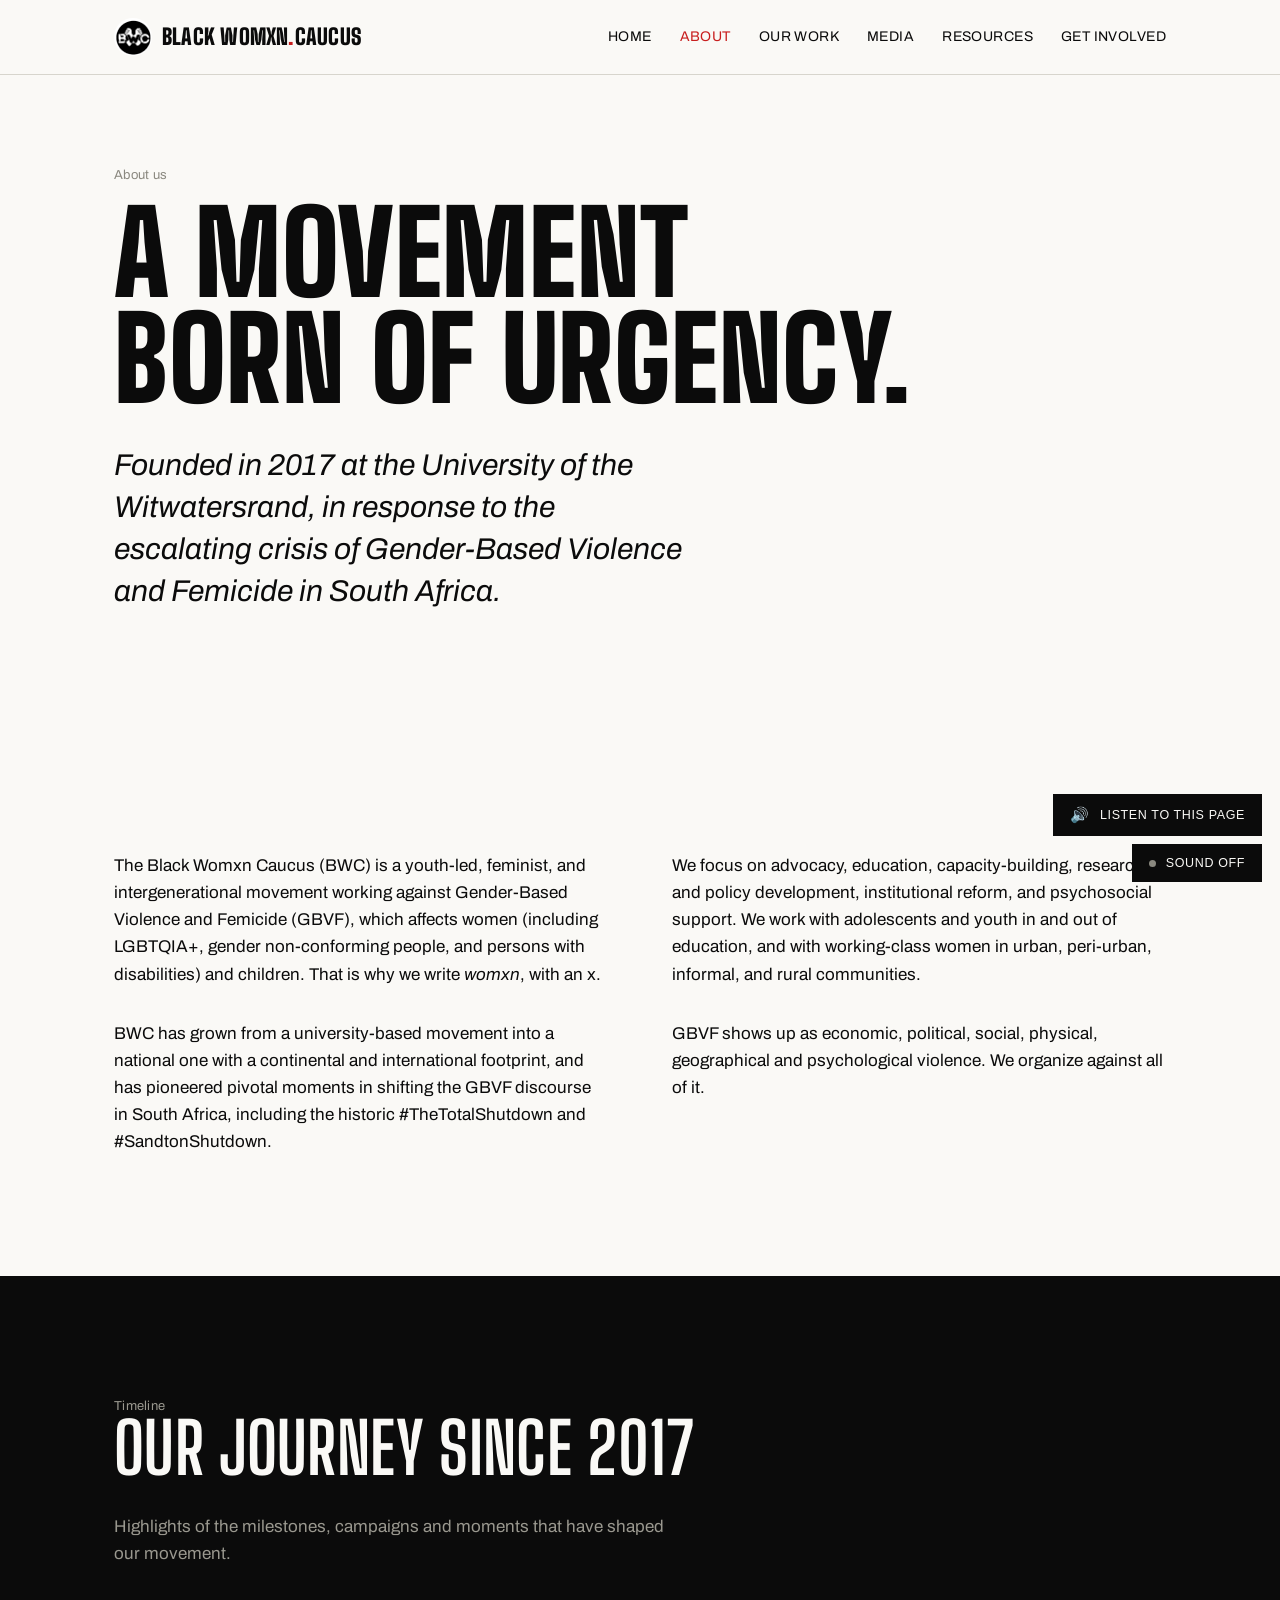
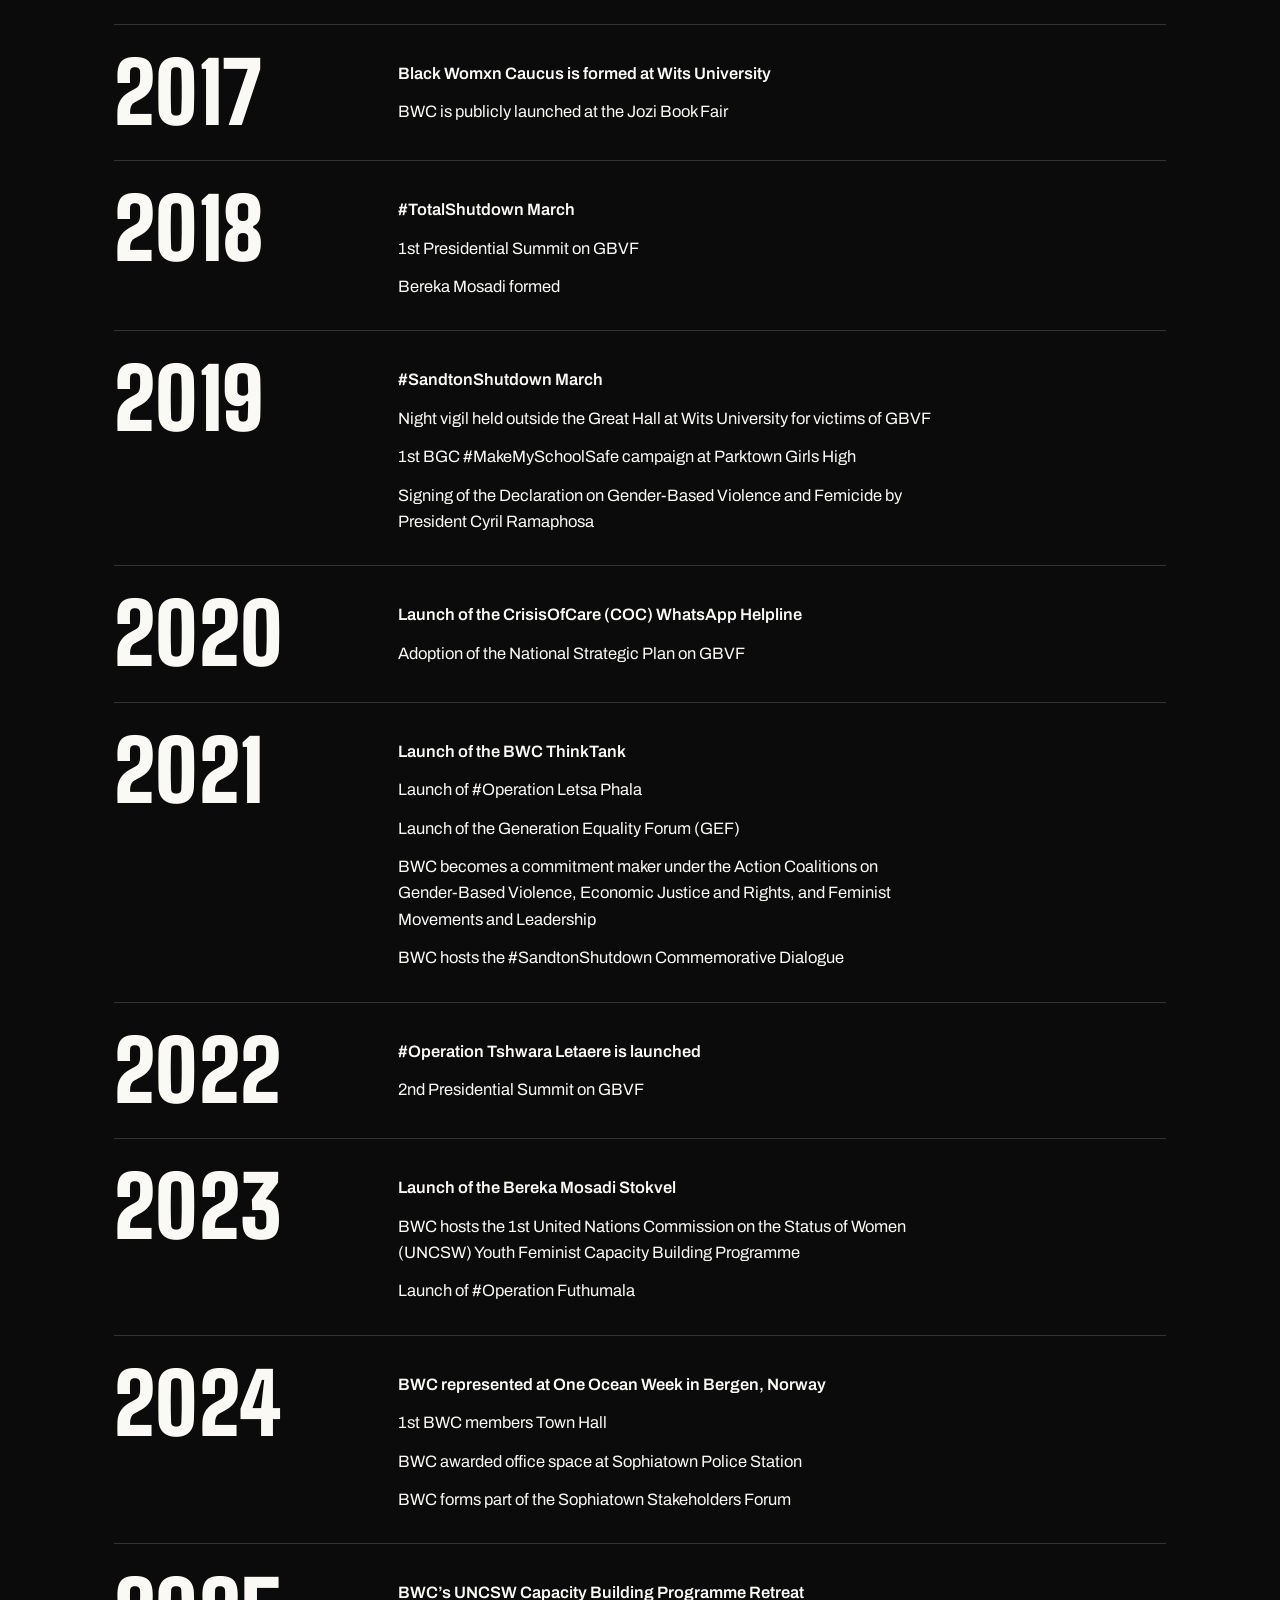
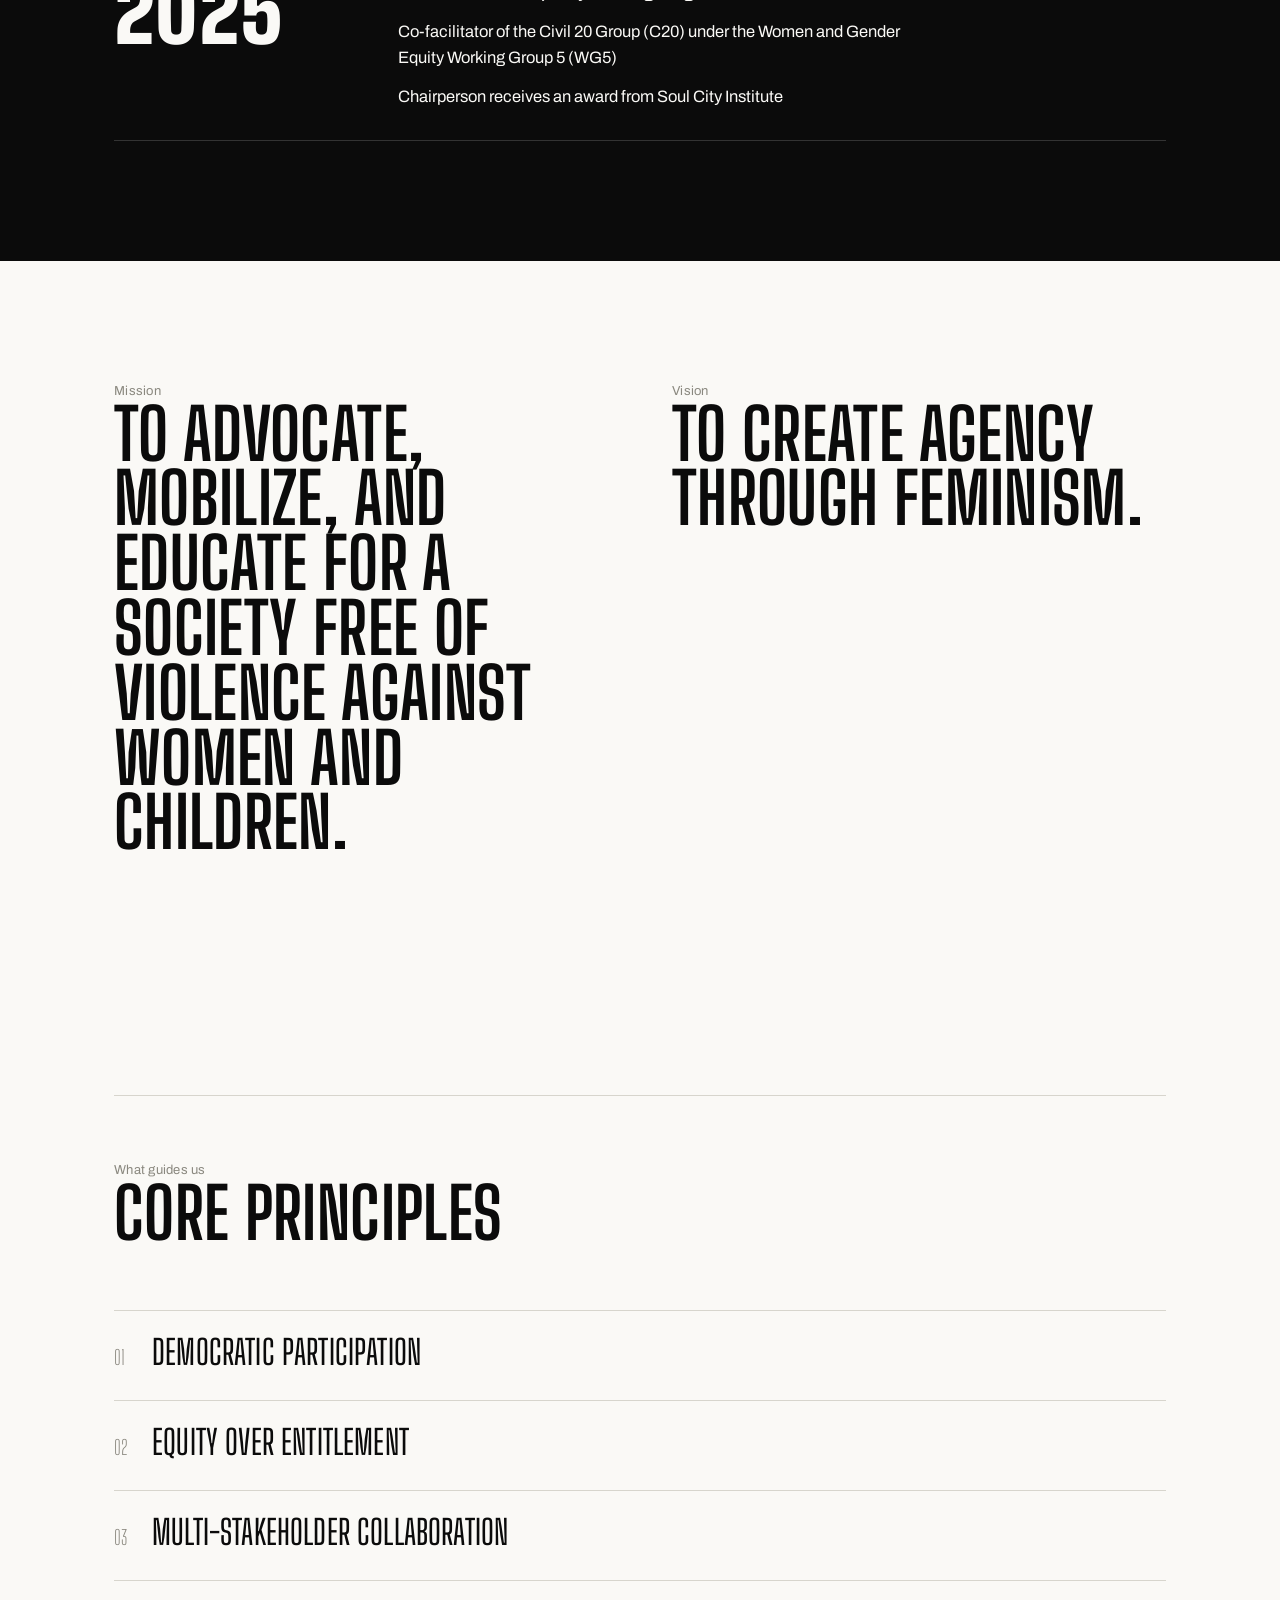
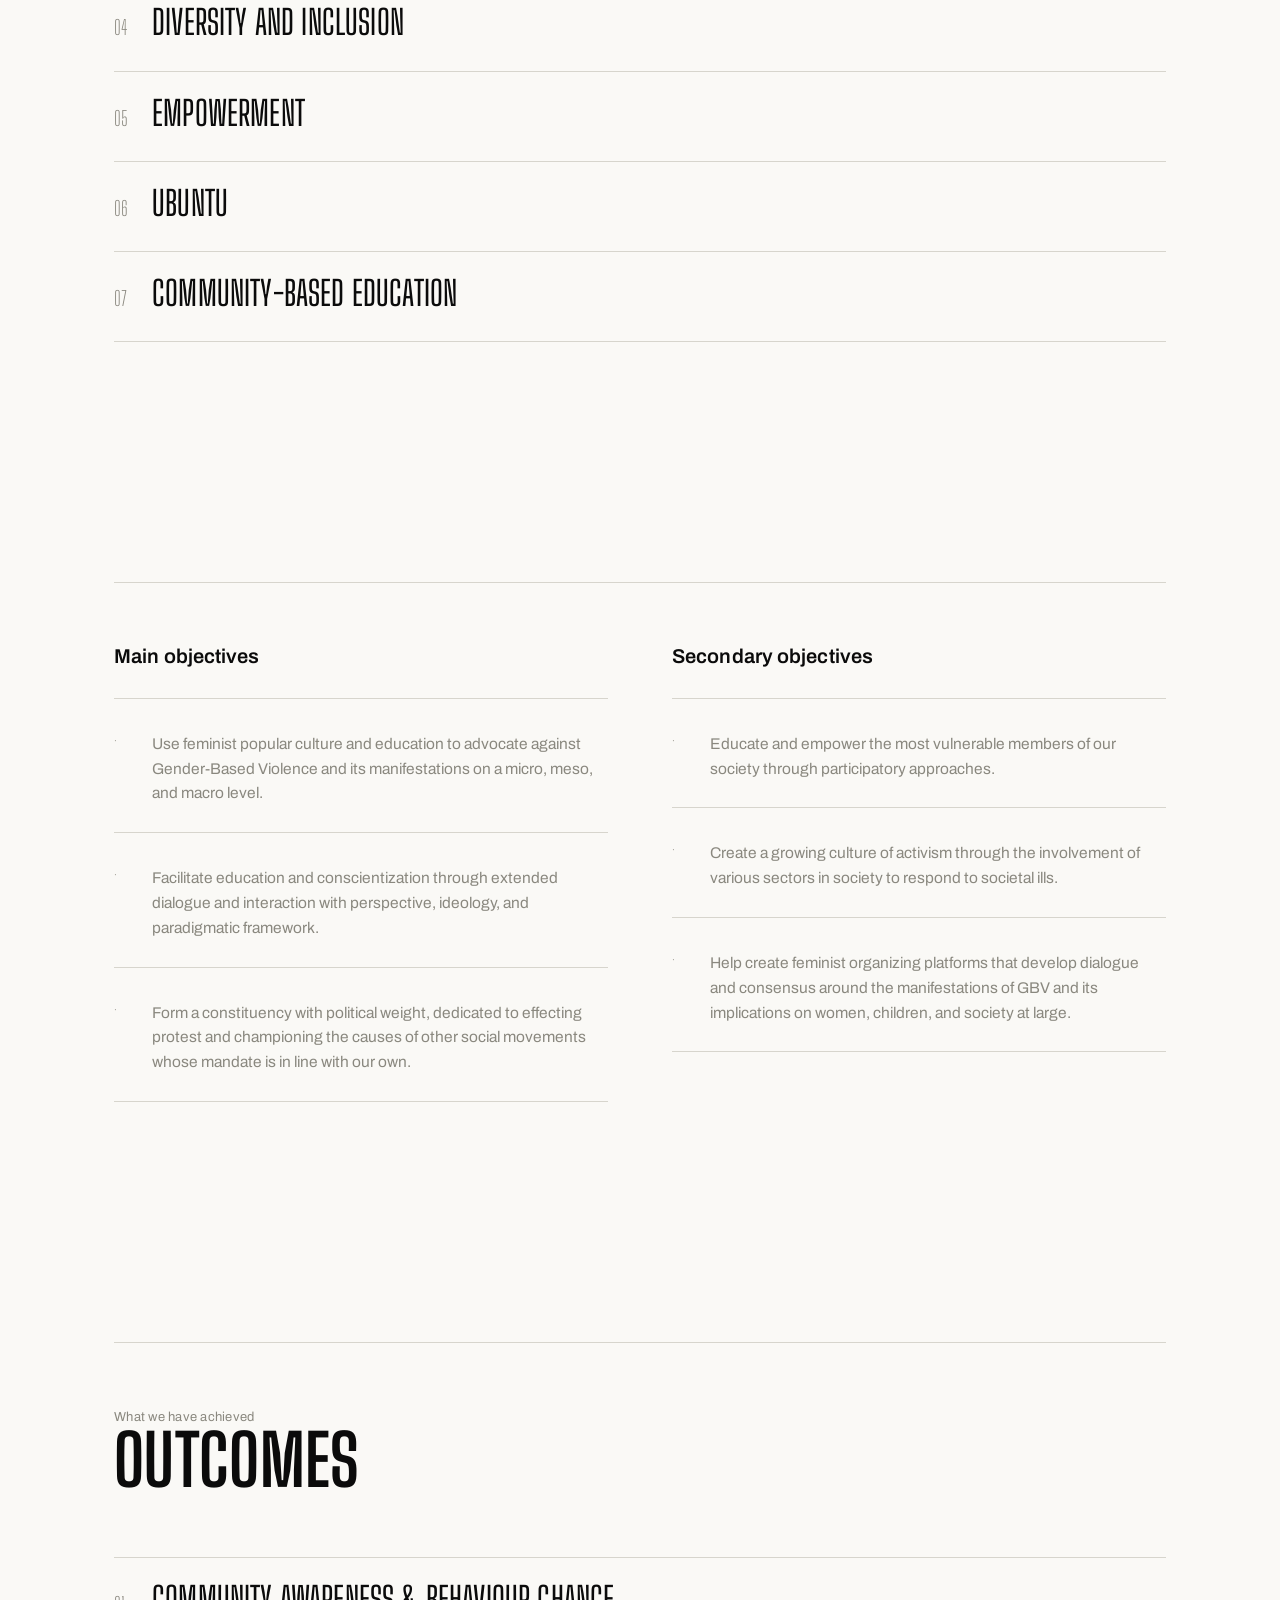
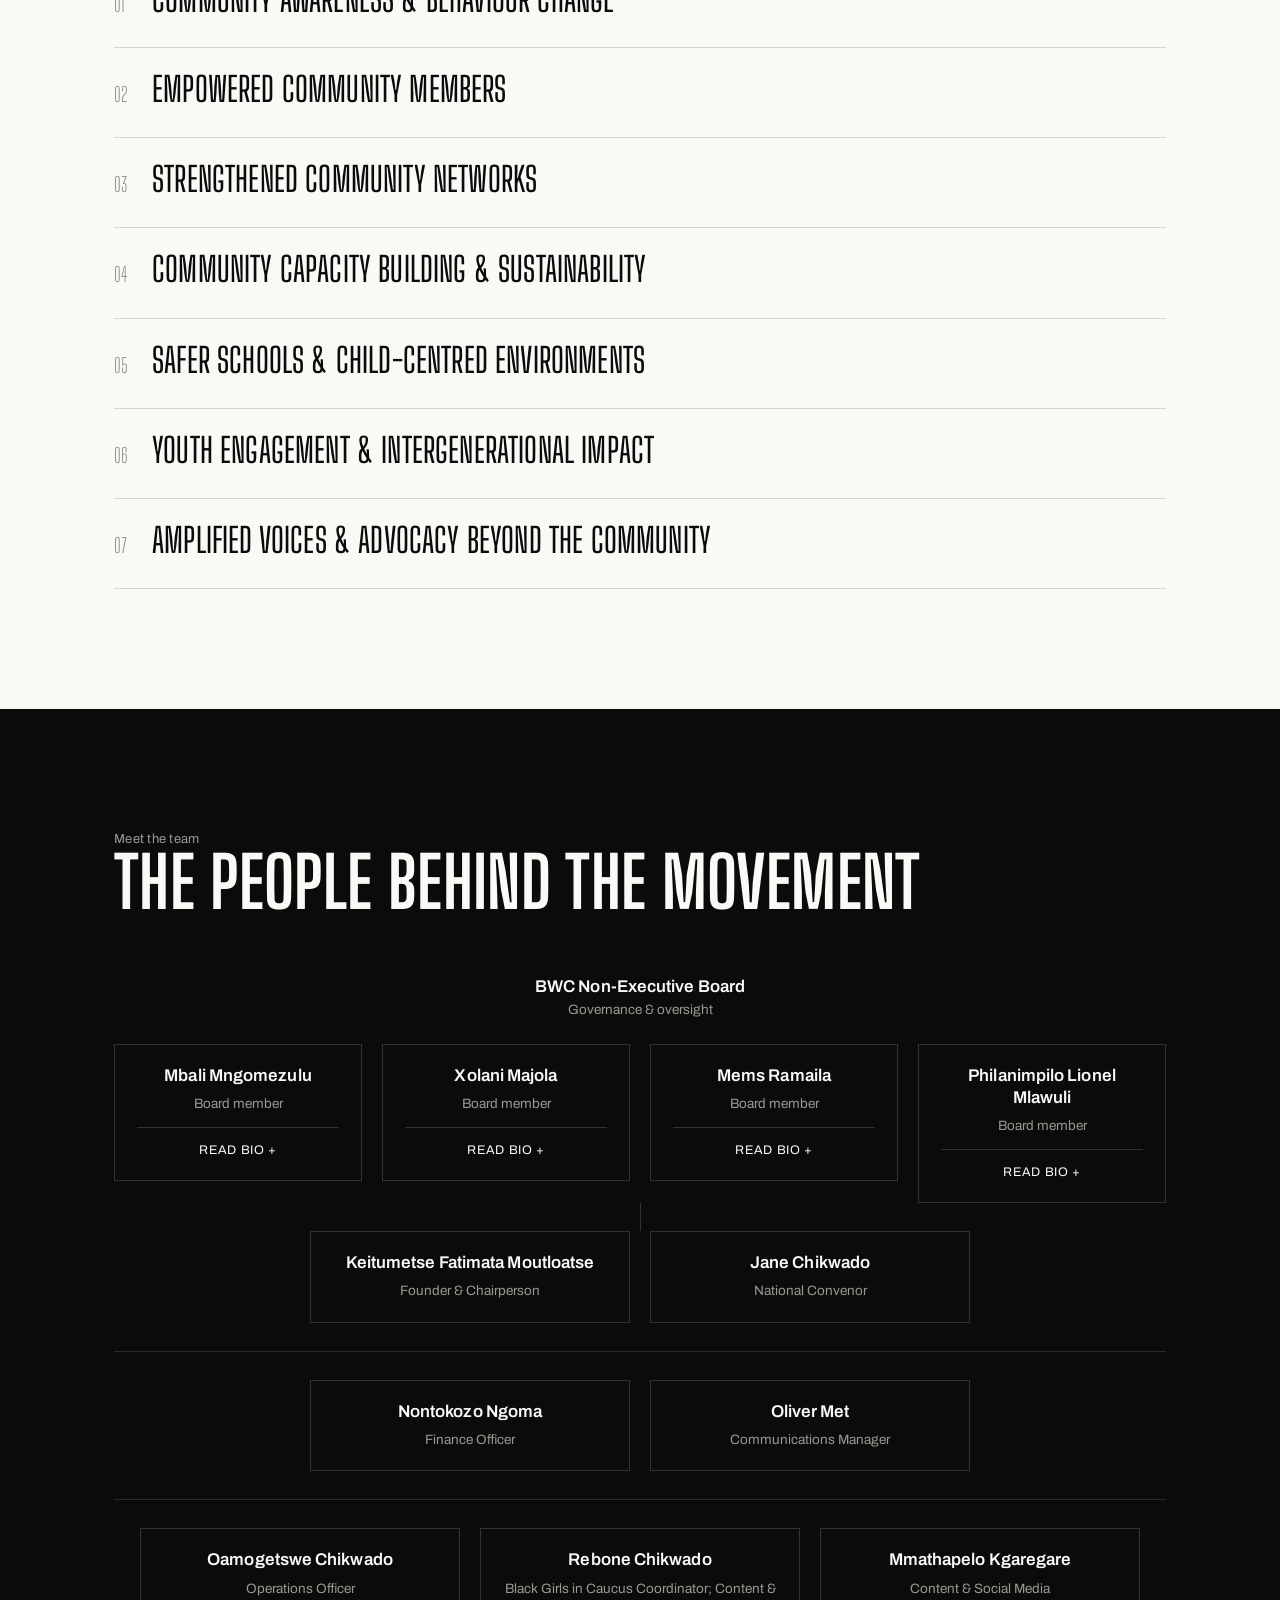
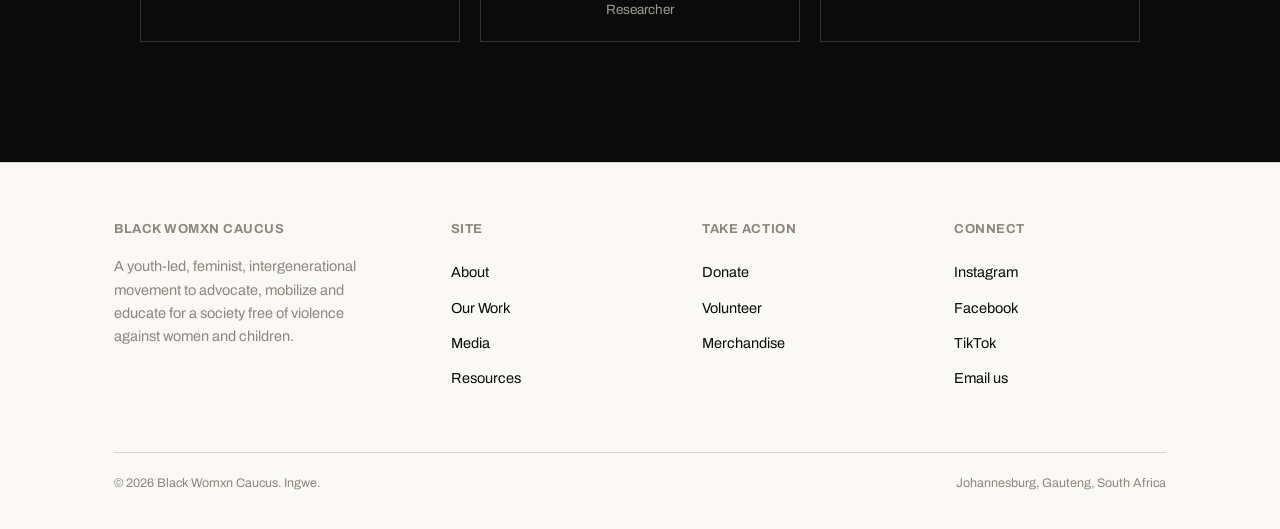
==== about.html @ 2677172e "Add files via upload" ====
<!doctype html>
<html lang="en">
<head>
<meta charset="UTF-8">
<meta name="viewport" content="width=device-width, initial-scale=1.0">
<title>About — Black Womxn Caucus</title>
<link rel="stylesheet" href="assets/style.css">
<link rel="icon" type="image/png" sizes="32x32" href="assets/img/favicon-32.png">
<link rel="apple-touch-icon" sizes="180x180" href="assets/img/favicon-180.png">
</head>
<body>
<a class="skip-link" href="#main">Skip to main content</a>

<header class="site-nav" role="banner">
  <div class="wrap nav-inner">
    <a href="index.html" class="wordmark">
      <img src="assets/img/bwc-logo.png" alt="Black Womxn Caucus logo" class="logo-mark">
      <span class="logo-text">Black Womxn<span class="accent-dot">.</span>Caucus</span>
    </a>
    <button class="nav-toggle" aria-label="Menu"><span></span><span></span><span></span></button>
    <nav class="links" aria-label="Primary">
      <a href="index.html">Home</a>
      <a href="about.html" class="current">About</a>
      <a href="our-work.html">Our Work</a>
      <a href="media.html">Media</a>
      <a href="resources.html">Resources</a>
      <a href="get-involved.html">Get Involved</a>
    </nav>
  </div>
</header>

<main id="main">

  <section class="hero">
    <div class="wrap">
      <p class="eyebrow">About us</p>
      <h1 class="h1">A movement<br>born of urgency.</h1>
      <p class="quote mt-m">Founded in 2017 at the University of the Witwatersrand, in response to the escalating crisis of Gender-Based Violence and Femicide in South Africa.</p>
    </div>
  </section>

  <section class="reveal">
    <div class="wrap grid-2">
      <div>
        <p>The Black Womxn Caucus (BWC) is a youth-led, feminist, and intergenerational movement working against Gender-Based Violence and Femicide (GBVF), which affects women (including LGBTQIA+, gender non-conforming people, and persons with disabilities) and children. That is why we write <em>womxn</em>, with an x.</p>
        <p class="mt-m">BWC has grown from a university-based movement into a national one with a continental and international footprint, and has pioneered pivotal moments in shifting the GBVF discourse in South Africa, including the historic #TheTotalShutdown and #SandtonShutdown.</p>
      </div>
      <div>
        <p>We focus on advocacy, education, capacity-building, research and policy development, institutional reform, and psychosocial support. We work with adolescents and youth in and out of education, and with working-class women in urban, peri-urban, informal, and rural communities.</p>
        <p class="mt-m">GBVF shows up as economic, political, social, physical, geographical and psychological violence. We organize against all of it.</p>
      </div>
    </div>
  </section>

  <!-- TIMELINE -->
  <section class="panel-dark" id="timeline">
    <div class="wrap">
      <p class="eyebrow grey">Timeline</p>
      <h2 class="h2 reveal">Our journey since 2017</h2>
      <p class="mt-m grey" style="max-width:56ch;">Highlights of the milestones, campaigns and moments that have shaped our movement.</p>
      <div class="timeline">
      <div class="t-row reveal">
        <div class="t-year">2017</div>
        <ul class="t-events">
          <li>Black Womxn Caucus is formed at Wits University</li>
          <li>BWC is publicly launched at the Jozi Book Fair</li>
        </ul>
      </div>
      <div class="t-row reveal">
        <div class="t-year">2018</div>
        <ul class="t-events">
          <li>#TotalShutdown March</li>
          <li>1st Presidential Summit on GBVF</li>
          <li>Bereka Mosadi formed</li>
        </ul>
      </div>
      <div class="t-row reveal">
        <div class="t-year">2019</div>
        <ul class="t-events">
          <li>#SandtonShutdown March</li>
          <li>Night vigil held outside the Great Hall at Wits University for victims of GBVF</li>
          <li>1st BGC #MakeMySchoolSafe campaign at Parktown Girls High</li>
          <li>Signing of the Declaration on Gender-Based Violence and Femicide by President Cyril Ramaphosa</li>
        </ul>
      </div>
      <div class="t-row reveal">
        <div class="t-year">2020</div>
        <ul class="t-events">
          <li>Launch of the CrisisOfCare (COC) WhatsApp Helpline</li>
          <li>Adoption of the National Strategic Plan on GBVF</li>
        </ul>
      </div>
      <div class="t-row reveal">
        <div class="t-year">2021</div>
        <ul class="t-events">
          <li>Launch of the BWC ThinkTank</li>
          <li>Launch of #Operation Letsa Phala</li>
          <li>Launch of the Generation Equality Forum (GEF)</li>
          <li>BWC becomes a commitment maker under the Action Coalitions on Gender-Based Violence, Economic Justice and Rights, and Feminist Movements and Leadership</li>
          <li>BWC hosts the #SandtonShutdown Commemorative Dialogue</li>
        </ul>
      </div>
      <div class="t-row reveal">
        <div class="t-year">2022</div>
        <ul class="t-events">
          <li>#Operation Tshwara Letaere is launched</li>
          <li>2nd Presidential Summit on GBVF</li>
        </ul>
      </div>
      <div class="t-row reveal">
        <div class="t-year">2023</div>
        <ul class="t-events">
          <li>Launch of the Bereka Mosadi Stokvel</li>
          <li>BWC hosts the 1st United Nations Commission on the Status of Women (UNCSW) Youth Feminist Capacity Building Programme</li>
          <li>Launch of #Operation Futhumala</li>
        </ul>
      </div>
      <div class="t-row reveal">
        <div class="t-year">2024</div>
        <ul class="t-events">
          <li>BWC represented at One Ocean Week in Bergen, Norway</li>
          <li>1st BWC members Town Hall</li>
          <li>BWC awarded office space at Sophiatown Police Station</li>
          <li>BWC forms part of the Sophiatown Stakeholders Forum</li>
        </ul>
      </div>
      <div class="t-row reveal">
        <div class="t-year">2025</div>
        <ul class="t-events">
          <li>BWC’s UNCSW Capacity Building Programme Retreat</li>
          <li>Co-facilitator of the Civil 20 Group (C20) under the Women and Gender Equity Working Group 5 (WG5)</li>
          <li>Chairperson receives an award from Soul City Institute</li>
        </ul>
      </div>
      </div>
    </div>
  </section>

  <section class="reveal">
    <div class="wrap grid-2">
      <div>
        <p class="eyebrow">Mission</p>
        <h2 class="h2">To advocate, mobilize, and educate for a society free of violence against women and children.</h2>
      </div>
      <div>
        <p class="eyebrow">Vision</p>
        <h2 class="h2">To create agency through feminism.</h2>
      </div>
    </div>
  </section>

  <section class="reveal">
    <div class="wrap">
      <div class="rule"></div>
      <p class="eyebrow mt-l">What guides us</p>
      <h2 class="h2">Core principles</h2>
      <div class="row-list mt-l">
        <div class="row"><span class="num">01</span><div class="row-body"><h3>Democratic participation</h3></div></div>
        <div class="row"><span class="num">02</span><div class="row-body"><h3>Equity over entitlement</h3></div></div>
        <div class="row"><span class="num">03</span><div class="row-body"><h3>Multi-stakeholder collaboration</h3></div></div>
        <div class="row"><span class="num">04</span><div class="row-body"><h3>Diversity and inclusion</h3></div></div>
        <div class="row"><span class="num">05</span><div class="row-body"><h3>Empowerment</h3></div></div>
        <div class="row"><span class="num">06</span><div class="row-body"><h3>Ubuntu</h3></div></div>
        <div class="row"><span class="num">07</span><div class="row-body"><h3>Community-based education</h3></div></div>
      </div>
    </div>
  </section>

  <section class="reveal">
    <div class="wrap">
      <div class="rule"></div>
      <div class="grid-2 mt-l">
        <div>
          <h3 style="text-transform:none; font-family:'Archivo'; font-weight:600; font-size:20px;">Main objectives</h3>
          <div class="row-list mt-m">
            <div class="row"><span class="num">·</span><div class="row-body"><p>Use feminist popular culture and education to advocate against Gender-Based Violence and its manifestations on a micro, meso, and macro level.</p></div></div>
            <div class="row"><span class="num">·</span><div class="row-body"><p>Facilitate education and conscientization through extended dialogue and interaction with perspective, ideology, and paradigmatic framework.</p></div></div>
            <div class="row"><span class="num">·</span><div class="row-body"><p>Form a constituency with political weight, dedicated to effecting protest and championing the causes of other social movements whose mandate is in line with our own.</p></div></div>
          </div>
        </div>
        <div>
          <h3 style="text-transform:none; font-family:'Archivo'; font-weight:600; font-size:20px;">Secondary objectives</h3>
          <div class="row-list mt-m">
            <div class="row"><span class="num">·</span><div class="row-body"><p>Educate and empower the most vulnerable members of our society through participatory approaches.</p></div></div>
            <div class="row"><span class="num">·</span><div class="row-body"><p>Create a growing culture of activism through the involvement of various sectors in society to respond to societal ills.</p></div></div>
            <div class="row"><span class="num">·</span><div class="row-body"><p>Help create feminist organizing platforms that develop dialogue and consensus around the manifestations of GBV and its implications on women, children, and society at large.</p></div></div>
          </div>
        </div>
      </div>
    </div>
  </section>

  <section class="reveal">
    <div class="wrap">
      <div class="rule"></div>
      <p class="eyebrow mt-l">What we have achieved</p>
      <h2 class="h2">Outcomes</h2>
      <div class="row-list mt-l">
        <div class="row"><span class="num">01</span><div class="row-body"><h3>Community Awareness &amp; Behaviour Change</h3></div></div>
        <div class="row"><span class="num">02</span><div class="row-body"><h3>Empowered Community Members</h3></div></div>
        <div class="row"><span class="num">03</span><div class="row-body"><h3>Strengthened Community Networks</h3></div></div>
        <div class="row"><span class="num">04</span><div class="row-body"><h3>Community Capacity Building &amp; Sustainability</h3></div></div>
        <div class="row"><span class="num">05</span><div class="row-body"><h3>Safer Schools &amp; Child-Centred Environments</h3></div></div>
        <div class="row"><span class="num">06</span><div class="row-body"><h3>Youth Engagement &amp; Intergenerational Impact</h3></div></div>
        <div class="row"><span class="num">07</span><div class="row-body"><h3>Amplified Voices &amp; Advocacy Beyond the Community</h3></div></div>
      </div>
    </div>
  </section>

  <!-- TEAM / ORGANOGRAM -->
  <section class="panel-dark reveal" id="team">
    <div class="wrap">
      <p class="eyebrow grey">Meet the team</p>
      <h2 class="h2">The people behind the movement</h2>

      <div class="org-chart mt-l">
        <div class="org-tier org-tier-board">
          <div class="org-board-label">
            <h3>BWC Non-Executive Board</h3>
            <p class="grey">Governance &amp; oversight</p>
          </div>
          <div class="org-card">
            <h3>Mbali Mngomezulu</h3>
            <p class="grey">Board member</p>
            <details><summary>Read bio</summary><p>Mbali Mngomezulu is a training and development practitioner in the HR field, focusing on improving the skills employees need for their current roles and on developing training and succession plans. She enjoys reading, watching series and learning new things. She has a particular interest in GBV awareness and advocacy and has been active in a number of GBV programs and initiatives led by various organisations, including BWC. She is currently working on her honours degree in psychology, as well as her insurance accreditation, as she is currently an apprentice broker.</p></details>
          </div>
          <div class="org-card">
            <h3>Xolani Majola</h3>
            <p class="grey">Board member</p>
            <details><summary>Read bio</summary><p>Xolani Majola is an experienced education and organisational leadership executive with nearly three decades of expertise in people management, organisational development, transformation and institutional governance. He is passionate about driving systemic change, building inclusive cultures and strengthening organisational effectiveness.</p></details>
          </div>
          <div class="org-card">
            <h3>Mems Ramaila</h3>
            <p class="grey">Board member</p>
            <details><summary>Read bio</summary><p>Mems Ramaila is a Sustainability Practitioner and Research Associate at the University of Johannesburg’s Centre for Ecological Intelligence. Passionate about nature-based solutions, she has developed an innovative leadership development model inspired by African honeybees. The model is designed to empower corporates, business schools and the public sector to embrace adaptive and collaborative ways of leading.</p></details>
          </div>
          <div class="org-card">
            <h3>Philanimpilo Lionel Mlawuli</h3>
            <p class="grey">Board member</p>
            <details><summary>Read bio</summary><p>Philanimpilo Lionel Mlawuli is a businessman with over 20 years of business experience across sectors, including logistics, property development, real estate, retail, and infrastructure development. He entered the business world through the taxi industry (his family remains influential, mainly in the South of KwaZulu-Natal, with over 32 years of experience), where he honed his business skills and acumen. He is the Founder and Director of Impi Loy Group and Holdings, established in 2015. The Group has expanded its portfolio into water and sanitation, mining, and locomotive supplies, and in recent years has worked closely with municipalities and water boards to provide innovative solutions to the mounting water challenges facing South Africa and the broader region. His love for real estate led him to establish Live Life Real Estate, focusing on land acquisition, property development, and house sales. He is a passionate humanitarian, committed to community development, and currently serves as a board member of the Black Womxn Caucus.</p></details>
          </div>
        </div>
        <div class="org-connector" aria-hidden="true"></div>
        <div class="org-tier">
          <div class="org-card">
            <h3>Keitumetse Fatimata Moutloatse</h3>
            <p class="grey">Founder &amp; Chairperson</p>
          </div>
          <div class="org-card">
            <h3>Jane Chikwado</h3>
            <p class="grey">National Convenor</p>
          </div>
        </div>
        <div class="org-tier">
          <div class="org-card">
            <h3>Nontokozo Ngoma</h3>
            <p class="grey">Finance Officer</p>
          </div>
          <div class="org-card">
            <h3>Oliver Met</h3>
            <p class="grey">Communications Manager</p>
          </div>
        </div>
        <div class="org-tier">
          <div class="org-card">
            <h3>Oamogetswe Chikwado</h3>
            <p class="grey">Operations Officer</p>
          </div>
          <div class="org-card">
            <h3>Rebone Chikwado</h3>
            <p class="grey">Black Girls in Caucus Coordinator; Content &amp; Researcher</p>
          </div>
          <div class="org-card">
            <h3>Mmathapelo Kgaregare</h3>
            <p class="grey">Content &amp; Social Media</p>
          </div>
        </div>
      </div>
    </div>
  </section>

</main>

<footer role="contentinfo">
  <div class="wrap">
    <div class="footer-grid">
      <div>
        <h4>Black Womxn Caucus</h4>
        <p style="max-width:34ch; color:var(--grey); font-size:14.5px;">A youth-led, feminist, intergenerational movement to advocate, mobilize and educate for a society free of violence against women and children.</p>
      </div>
      <div>
        <h4>Site</h4>
        <a href="about.html">About</a>
        <a href="our-work.html">Our Work</a>
        <a href="media.html">Media</a>
        <a href="resources.html">Resources</a>
      </div>
      <div>
        <h4>Take action</h4>
        <a href="get-involved.html">Donate</a>
        <a href="get-involved.html#volunteer">Volunteer</a>
        <a href="get-involved.html#shop">Merchandise</a>
      </div>
      <div>
        <h4>Connect</h4>
        <a href="https://instagram.com" target="_blank" rel="noopener">Instagram</a>
        <a href="https://facebook.com" target="_blank" rel="noopener">Facebook</a>
        <a href="https://tiktok.com" target="_blank" rel="noopener">TikTok</a>
        <a href="mailto:info@blackwomxncaucus.org.za">Email us</a>
      </div>
    </div>
    <div class="footer-bottom">
      <span>&copy; 2026 Black Womxn Caucus. Ingwe.</span>
      <span>Johannesburg, Gauteng, South Africa</span>
    </div>
  </div>
</footer>

<div class="a11y-bar">
  <button class="a11y-btn" id="readAloudBtn" aria-pressed="false">
    <span class="a11y-icon" aria-hidden="true">&#128266;</span>
    <span class="label">Listen to this page</span>
  </button>
  <button class="audio-toggle muted" aria-label="Toggle video &amp; audio sound" aria-pressed="false">
    <span class="dot" aria-hidden="true"></span><span class="label">Sound off</span>
  </button>
</div>

<script src="assets/main.js"></script>
</body>
</html>
---- assets/style.css ----
/* ============================================================
   BLACK WOMXN CAUCUS — shared stylesheet
   Tokens
   ============================================================ */
@import url('https://fonts.googleapis.com/css2?family=Big+Shoulders+Display:wght@300;500;700;900&family=Archivo:ital,wght@0,400;0,500;0,600;1,400&display=swap');

:root{
  --ink:#0b0b0b;
  --paper:#faf9f6;
  --line:#d7d5cd;
  --grey:#8a887f;
  --accent:#c81e1e;
  --pad: clamp(20px, 5vw, 64px);
  --maxw: 1180px;
}

*{box-sizing:border-box; margin:0; padding:0;}

/* ---------- Accessibility baseline ---------- */
.skip-link{
  position:absolute; left:12px; top:-60px; z-index:100;
  background:var(--ink); color:var(--paper);
  padding:12px 18px; font-size:14px; text-transform:uppercase; letter-spacing:.03em;
  transition:top .2s ease;
}
.skip-link:focus{top:12px;}

:focus-visible{outline:3px solid var(--accent); outline-offset:3px;}
button, a{cursor:pointer;}

.sr-only{
  position:absolute; width:1px; height:1px; overflow:hidden;
  clip:rect(0,0,0,0); white-space:nowrap; border:0; padding:0; margin:-1px;
}
html{scroll-behavior:smooth;}
@media (prefers-reduced-motion: reduce){
  html{scroll-behavior:auto;}
  *{animation-duration:0.01ms !important; animation-iteration-count:1 !important; transition-duration:0.01ms !important;}
}

body{
  background:var(--paper);
  color:var(--ink);
  font-family:'Archivo', sans-serif;
  font-size:17px;
  line-height:1.6;
  -webkit-font-smoothing:antialiased;
  overflow-x:hidden;
}

img{max-width:100%; display:block;}

a{color:inherit; text-decoration:none;}
a.underline{
  background-image:linear-gradient(var(--ink), var(--ink));
  background-size:0% 1px;
  background-repeat:no-repeat;
  background-position:0 100%;
  transition:background-size .35s ease;
}
a.underline:hover{background-size:100% 1px;}

.wrap{max-width:var(--maxw); margin:0 auto; padding-left:var(--pad); padding-right:var(--pad);}

/* ---------- Type scale ---------- */
h1,h2,h3,.display{
  font-family:'Big Shoulders Display', sans-serif;
  text-transform:uppercase;
  font-weight:700;
  letter-spacing:0.005em;
  line-height:0.92;
}
h1,.h1{font-size:clamp(46px, 9vw, 128px); font-weight:900;}
h2,.h2{font-size:clamp(32px, 5.5vw, 72px); font-weight:700;}
h3,.h3{font-size:clamp(22px, 3vw, 34px); font-weight:500;}

p{max-width:62ch;}
.quote{
  font-family:'Archivo', sans-serif;
  font-style:italic;
  font-weight:400;
  font-size:clamp(20px, 3vw, 30px);
  line-height:1.4;
  max-width:34ch;
}
.eyebrow{
  font-size:13px;
  color:var(--grey);
  letter-spacing:0.02em;
}
.num{
  font-family:'Big Shoulders Display', sans-serif;
  font-weight:300;
  color:var(--grey);
}

/* ---------- Nav ---------- */
header.site-nav{
  position:sticky; top:0; z-index:50;
  background:var(--paper);
  border-bottom:1px solid var(--line);
}
.nav-inner{
  display:flex; align-items:center; justify-content:space-between;
  padding-top:18px; padding-bottom:18px;
}
.wordmark{
  display:flex; align-items:center; gap:10px;
  font-family:'Big Shoulders Display', sans-serif;
  font-weight:900;
  font-size:22px;
  letter-spacing:0.01em;
  text-transform:uppercase;
  line-height:1;
}
.logo-mark{
  width:38px; height:38px; border-radius:50%;
  object-fit:cover; flex-shrink:0;
  filter:grayscale(1) contrast(1.15);
}
.panel-dark .logo-mark{filter:grayscale(1) contrast(1.15) invert(1);}
.accent-dot{color:var(--accent);}
nav.links{display:flex; gap:28px; align-items:center;}
nav.links a{font-size:14px; text-transform:uppercase; letter-spacing:0.03em;}
nav.links a.current{color:var(--accent);}
.nav-toggle{display:none; background:none; border:none; cursor:pointer;}
.nav-toggle span{display:block; width:24px; height:2px; background:var(--ink); margin:5px 0;}

@media (max-width:820px){
  nav.links{
    position:fixed; inset:0; top:60px;
    background:var(--paper);
    flex-direction:column; align-items:flex-start; gap:0;
    padding:24px var(--pad);
    transform:translateY(-110%);
    transition:transform .35s ease;
  }
  nav.links.open{transform:translateY(0);}
  nav.links a{
    font-size:32px; padding:16px 0; width:100%;
    border-bottom:1px solid var(--line);
    font-family:'Big Shoulders Display'; text-transform:uppercase; font-weight:500;
  }
  .nav-toggle{display:block;}
}

/* ---------- Sections / panels ---------- */
section{padding-top:clamp(56px,10vw,120px); padding-bottom:clamp(56px,10vw,120px);}
.panel-dark{background:var(--ink); color:var(--paper);}
.panel-dark .grey{color:#9a988f;}
.panel-dark .line{border-color:#333;}
.rule{border-top:1px solid var(--line); margin:0;}
.panel-dark .rule{border-top:1px solid #333;}

.js .reveal{opacity:0; transform:translateY(24px); transition:opacity .7s ease, transform .7s ease;}
.js .reveal.in{opacity:1; transform:translateY(0);}

/* ---------- Grid helpers ---------- */
.grid-2{display:grid; grid-template-columns:1fr 1fr; gap:var(--pad);}
.grid-3{display:grid; grid-template-columns:repeat(3,1fr); gap:var(--pad);}
@media (max-width:900px){
  .grid-2,.grid-3{grid-template-columns:1fr;}
}

/* ---------- Cards / list rows ---------- */
.row-list{border-top:1px solid var(--line);}
.row{
  display:flex; gap:24px; align-items:baseline;
  padding:26px 0; border-bottom:1px solid var(--line);
}
.panel-dark .row{border-bottom:1px solid #333;}
.row .num{font-size:20px; width:2ch; flex-shrink:0;}
.row .row-body{flex:1;}
.row h3{margin-bottom:6px;}
.row p{color:var(--grey); font-size:15.5px;}

/* ---------- Buttons ---------- */
.btn{
  display:inline-flex; align-items:center; gap:10px;
  border:1px solid var(--ink);
  padding:14px 26px;
  font-size:14px; text-transform:uppercase; letter-spacing:0.04em;
  transition:background .25s ease, color .25s ease;
}
.btn:hover{background:var(--ink); color:var(--paper);}
.panel-dark .btn{border-color:var(--paper);}
.panel-dark .btn:hover{background:var(--paper); color:var(--ink);}
.btn.solid{background:var(--ink); color:var(--paper);}
.btn.solid:hover{background:var(--accent); border-color:var(--accent); color:var(--paper);}
.btn.accent{border-color:var(--accent); color:var(--accent);}
.btn.accent:hover{background:var(--accent); color:var(--paper);}

/* ---------- Hero ---------- */
.hero{padding-top:clamp(48px,8vw,90px); padding-bottom:clamp(60px,10vw,120px);}
.hero .h1{margin-top:14px;}
.hero-foot{
  display:flex; justify-content:space-between; align-items:flex-end; gap:24px; margin-top:48px;
  flex-wrap:wrap;
}

/* ---------- Media / video cards ---------- */
.video-card{position:relative; background:var(--ink); overflow:hidden;}
.video-card video, .video-card .poster{width:100%; display:block; aspect-ratio:16/10; object-fit:cover;}
.video-card .poster{
  background:linear-gradient(135deg,#1a1a1a,#050505);
  display:flex; align-items:center; justify-content:center;
  color:#555; font-family:'Big Shoulders Display'; font-size:14px; text-transform:uppercase;
}
.video-meta{padding:14px 4px 0;}
.video-meta h3{font-size:19px; text-transform:none; font-family:'Archivo'; font-weight:600; letter-spacing:0;}
.video-meta p{font-size:13.5px; color:var(--grey); margin-top:4px;}
.play-btn{
  position:absolute; inset:0; margin:auto; width:56px; height:56px;
  border:1px solid rgba(255,255,255,.6); border-radius:50%;
  display:flex; align-items:center; justify-content:center; cursor:pointer;
  background:rgba(0,0,0,.15); backdrop-filter:blur(2px);
  transition:transform .25s ease, background .25s ease;
}
.play-btn:hover{transform:scale(1.08); background:rgba(0,0,0,.3);}
.play-btn svg{width:18px; height:18px; fill:#fff; margin-left:2px;}

/* ---------- Accessibility bar: read-aloud + audio toggle ---------- */
.a11y-bar{
  position:fixed; right:18px; bottom:18px; z-index:60;
  display:flex; flex-direction:column; gap:8px; align-items:flex-end;
}
.a11y-btn, .audio-toggle{
  display:flex; align-items:center; gap:10px;
  background:var(--ink); color:var(--paper);
  border:1px solid var(--ink);
  padding:11px 16px;
  font-size:12.5px; text-transform:uppercase; letter-spacing:0.05em;
  transition:background .2s ease;
  white-space:nowrap;
}
.a11y-btn:hover, .audio-toggle:hover{background:#222;}
.a11y-btn.active{background:var(--accent); border-color:var(--accent);}
.a11y-icon{font-size:15px;}
.audio-toggle .dot{width:7px; height:7px; border-radius:50%; background:var(--accent); flex-shrink:0;}
.audio-toggle.muted .dot{background:var(--grey);}

@media (max-width:600px){
  .a11y-bar{right:10px; bottom:10px;}
  .a11y-btn .label, .audio-toggle .label{display:none;}
  .a11y-btn, .audio-toggle{padding:13px; border-radius:50%;}
}

/* ---------- Organogram (team) ---------- */
.org-chart{display:flex; flex-direction:column; align-items:center; gap:0;}
.org-connector{width:1px; height:28px; background:#333;}
.org-tier{
  display:flex; flex-wrap:wrap; justify-content:center; gap:20px;
  width:100%; padding-bottom:28px; margin-bottom:28px;
  border-bottom:1px solid #2a2a2a;
  position:relative;
}
.org-tier:last-child{border-bottom:none; margin-bottom:0; padding-bottom:0;}
.org-tier-board{padding-bottom:0; margin-bottom:0; border-bottom:none;}
.org-card{
  border:1px solid #333; padding:20px 22px; min-width:220px; flex:1 1 220px; max-width:320px;
  text-align:center;
}
.org-card h3{
  text-transform:none; font-family:'Archivo', sans-serif; font-weight:600; font-size:17px; line-height:1.3;
}
.org-card p{font-size:13.5px; margin-top:6px; max-width:none;}
.org-board{border-color:var(--accent); max-width:360px;}

@media (max-width:700px){
  .org-card{min-width:0; flex:1 1 100%;}
}

/* ---------- Photo gallery ---------- */
.gallery-label{
  font-family:'Archivo', sans-serif; text-transform:none; font-weight:600;
  font-size:19px; line-height:1.3; margin-top:64px; margin-bottom:20px;
}
.gallery{
  display:grid; grid-template-columns:repeat(2, 1fr); gap:20px;
}
.gallery figure{margin:0;}
.gallery figure.g-wide{grid-column:1 / -1;}
.gallery img{
  width:100%; height:auto; display:block; background:#1a1a1a;
  filter:grayscale(1) contrast(1.05);
  transition:filter .4s ease;
}
.gallery figure:hover img, .gallery figure:focus-within img{filter:grayscale(0) contrast(1);}
.gallery figcaption{font-size:13.5px; color:#9a988f; margin-top:8px;}
.photo-strip img{width:100%; aspect-ratio:4/3; object-fit:cover; display:block; filter:grayscale(1) contrast(1.05);}

@media (max-width:700px){
  .gallery{grid-template-columns:1fr;}
}

/* ---------- Programs (text + photo rows) ---------- */
.programs{border-top:1px solid var(--line);}
.panel-dark .programs{border-top-color:#333;}
.program{
  display:grid; grid-template-columns:1fr 1fr; gap:var(--pad); align-items:center;
  padding:36px 0; border-bottom:1px solid var(--line);
}
.panel-dark .program{border-bottom-color:#333;}
.program.no-fig{grid-template-columns:1fr; max-width:70ch;}
.program h3{
  text-transform:none; font-family:'Archivo', sans-serif; font-weight:600;
  font-size:clamp(20px,2.4vw,26px); line-height:1.25; margin-bottom:12px;
}
.program p{color:inherit; max-width:52ch;}
.program figure{margin:0;}
.program img{
  width:100%; aspect-ratio:4/3; object-fit:cover; display:block;
  filter:grayscale(1) contrast(1.05); transition:filter .4s ease;
}
.program.tall img{aspect-ratio:4/5; object-position:center 30%;}
.program:hover img{filter:grayscale(0) contrast(1);}
.program figcaption{font-size:13.5px; color:var(--grey); margin-top:8px;}
.program:nth-child(even) figure{order:-1;}
.panel-dark .program figcaption{color:#9a988f;}
.impact{margin-top:28px; max-width:62ch; font-size:16px;}
@media (max-width:800px){
  .program{grid-template-columns:1fr;}
  .program:nth-child(even) figure{order:0;}
  .program figure{order:2;}
}

/* ---------- Timeline ---------- */
.timeline{border-top:1px solid #333; margin-top:56px;}
.t-row{
  display:grid; grid-template-columns:minmax(110px, 220px) 1fr; gap:var(--pad);
  padding:30px 0; border-bottom:1px solid #333;
}
.t-year{
  font-family:'Big Shoulders Display', sans-serif; font-weight:900;
  font-size:clamp(44px, 7vw, 84px); line-height:.9; letter-spacing:.005em;
}
.t-events{list-style:none; display:flex; flex-direction:column; gap:12px; padding-top:6px;}
.t-events li{max-width:60ch; font-size:16.5px;}
.t-events li:first-child{font-weight:600;}
@media (max-width:700px){
  .t-row{grid-template-columns:1fr; gap:14px;}
}

/* ---------- Board bios (expandable) ---------- */
.org-card details{margin-top:12px; text-align:left;}
.org-card summary{
  cursor:pointer; font-size:12.5px; text-transform:uppercase; letter-spacing:.05em;
  list-style:none; text-align:center; color:var(--paper);
  border-top:1px solid #333; padding-top:12px;
}
.org-card summary::-webkit-details-marker{display:none;}
.org-card summary::after{content:" +";}
.org-card details[open] summary::after{content:" \2212";}
.org-card details p{font-size:14px; color:#c9c7be; margin-top:12px; max-width:none; line-height:1.55;}
.org-tier-board{gap:20px; align-items:flex-start;}
.org-board-label{width:100%; text-align:center; margin-bottom:4px;}
.org-board-label h3{text-transform:none; font-family:'Archivo', sans-serif; font-weight:600; font-size:17px;}
.org-board-label p{font-size:13.5px; margin:4px auto 0;}

/* ---------- Home hero picture ---------- */
.hero-photo{margin:56px 0 0;}
.hero-photo img{
  width:100%; aspect-ratio:3/2; object-fit:cover; object-position:center 60%; max-height:78vh;
  display:block; filter:grayscale(1) contrast(1.08); transition:filter .5s ease;
}
.hero-photo:hover img{filter:grayscale(0) contrast(1);}
.hero-photo figcaption{font-size:13.5px; color:var(--grey); margin-top:8px;}
@media (max-width:700px){ .hero-photo img{aspect-ratio:4/3;} }

.pub-links{display:flex; flex-wrap:wrap; gap:12px; margin-top:20px;}
.row.pub .row-body p{max-width:60ch;}

/* ---------- Footer ---------- */
footer{border-top:1px solid var(--line); padding-top:56px; padding-bottom:36px;}
.footer-grid{display:grid; grid-template-columns:1.4fr 1fr 1fr 1fr; gap:40px;}
@media (max-width:800px){.footer-grid{grid-template-columns:1fr 1fr;}}
footer h4{font-size:13px; text-transform:uppercase; letter-spacing:0.04em; color:var(--grey); margin-bottom:16px;}
footer a{display:block; font-size:14.5px; padding:6px 0;}
.footer-bottom{
  margin-top:56px; padding-top:20px; border-top:1px solid var(--line);
  display:flex; justify-content:space-between; flex-wrap:wrap; gap:12px;
  font-size:12.5px; color:var(--grey);
}

/* ---------- Utility ---------- */
.mt-l{margin-top:64px;}
.mt-m{margin-top:32px;}
.center{text-align:center; margin-left:auto; margin-right:auto;}
.tag{
  display:inline-block; font-size:12px; text-transform:uppercase; letter-spacing:.05em;
  border:1px solid var(--line); padding:5px 10px; color:var(--grey);
}
.panel-dark .tag{border-color:#333; color:#9a988f;}
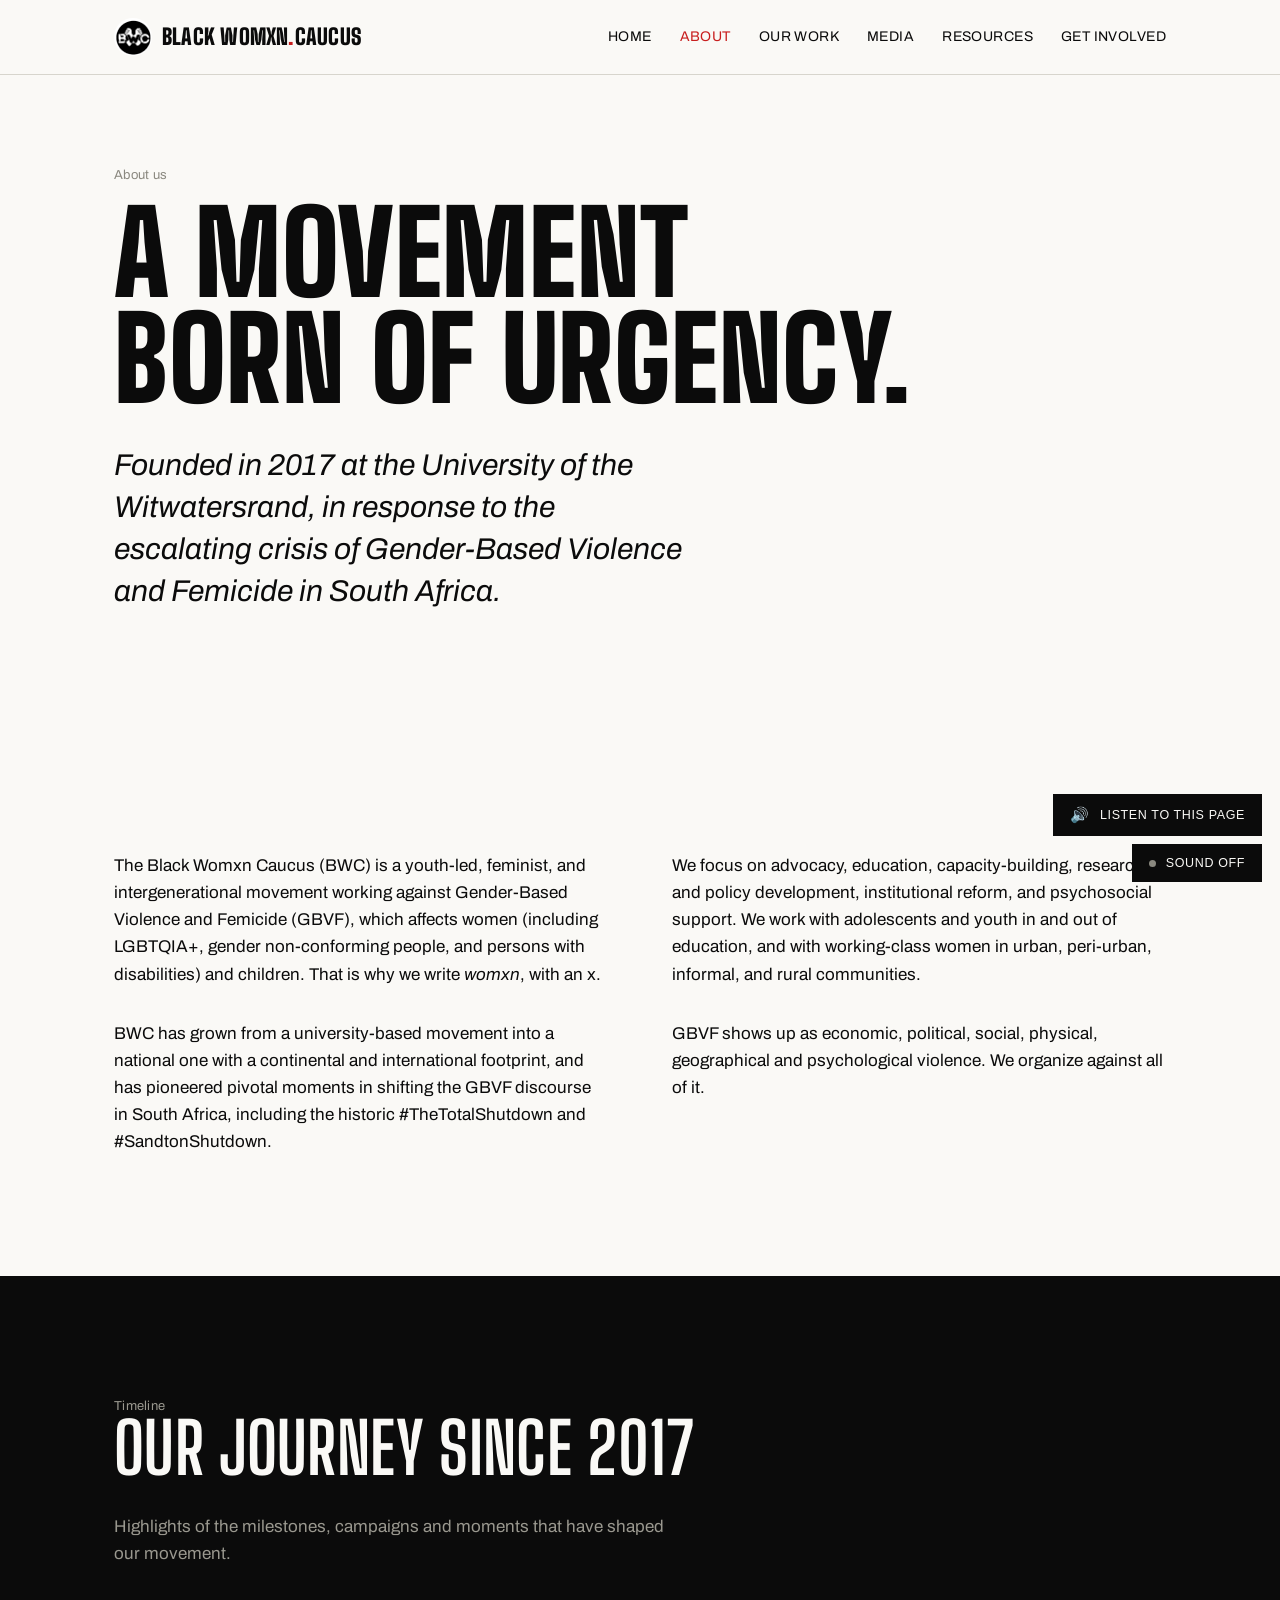
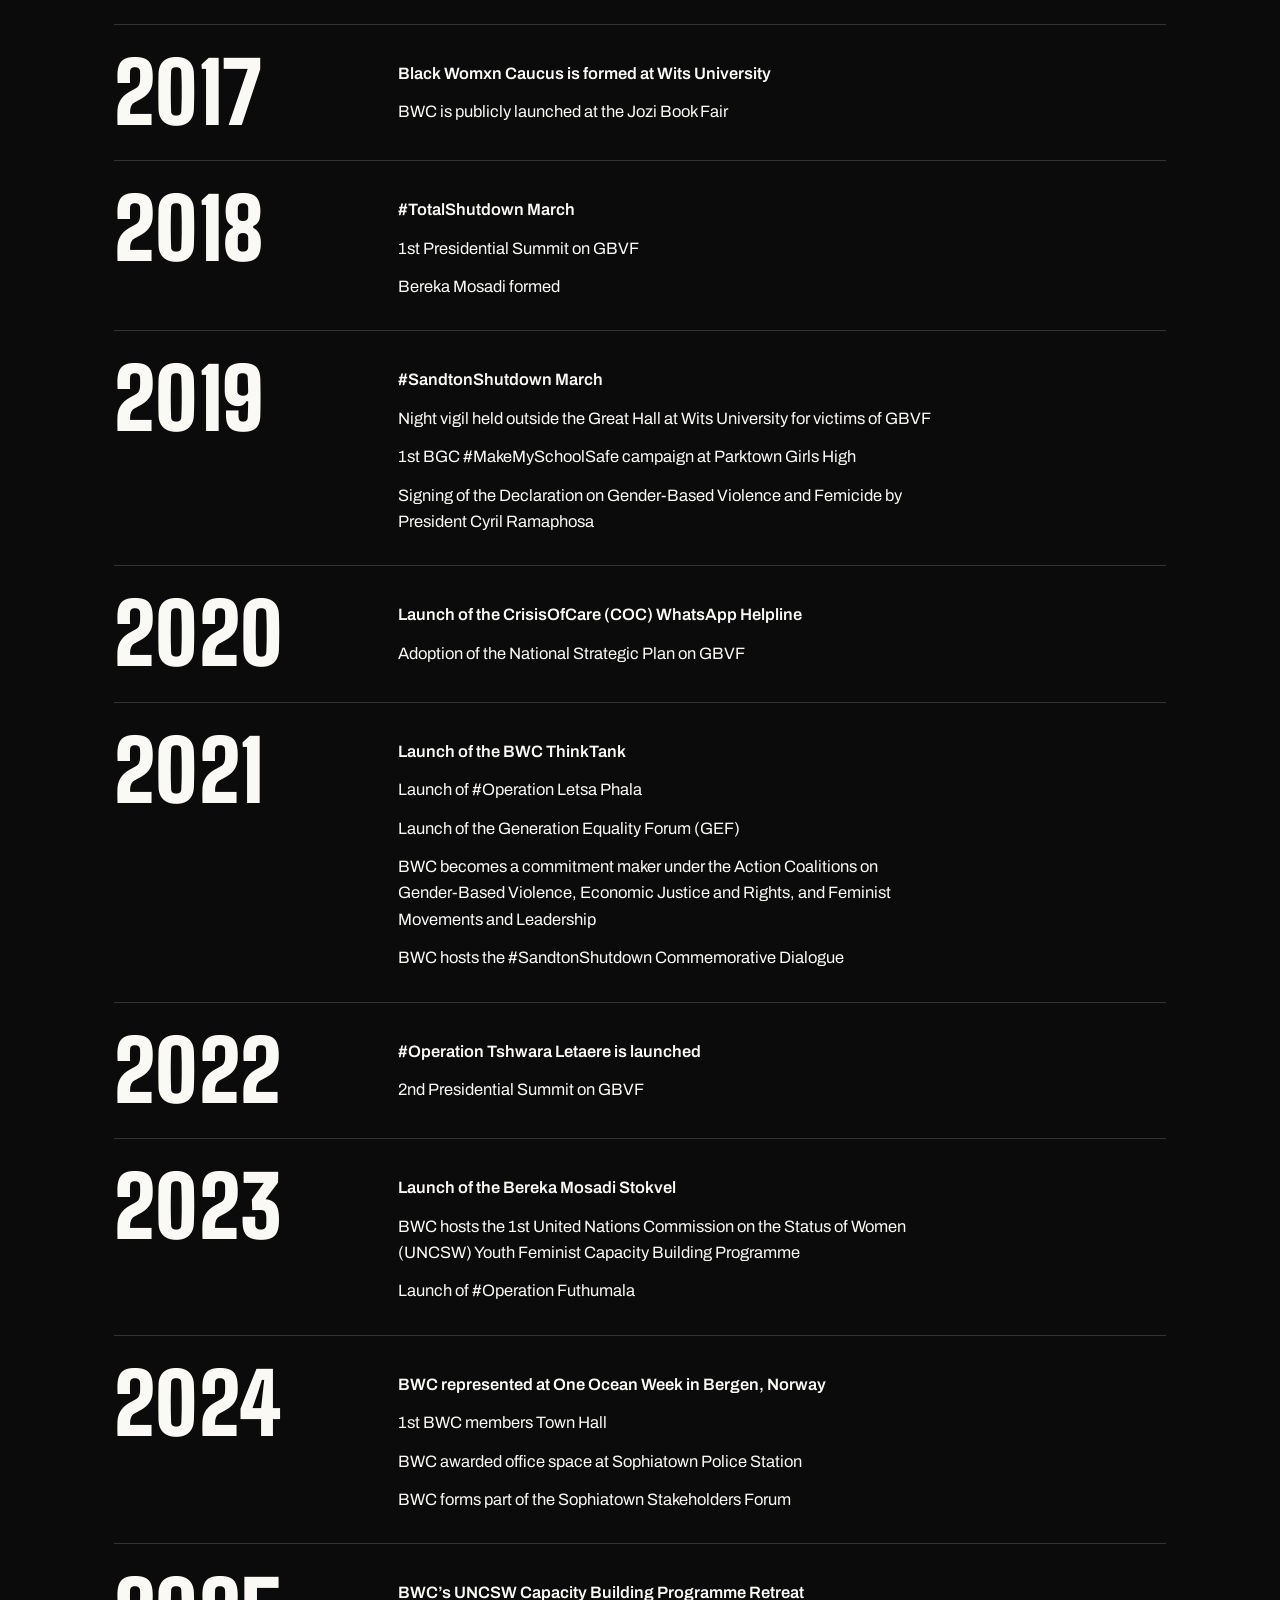
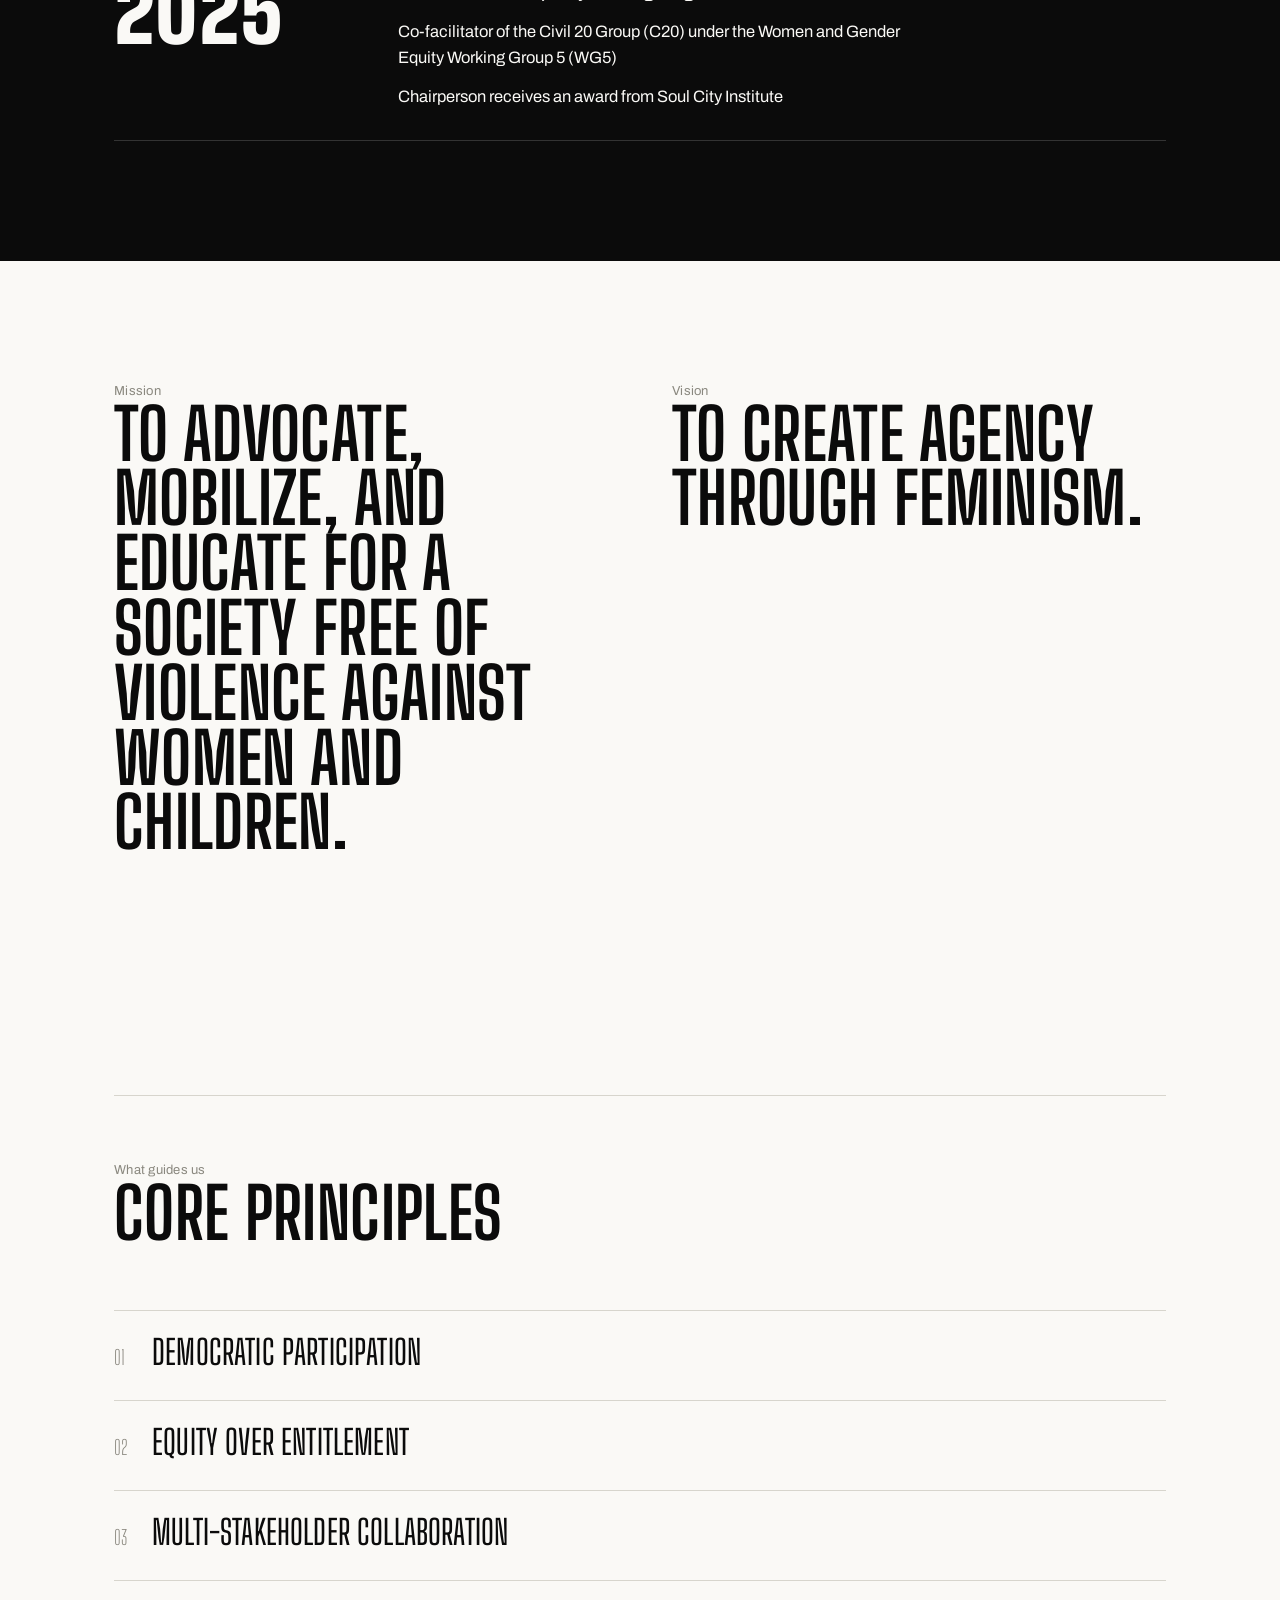
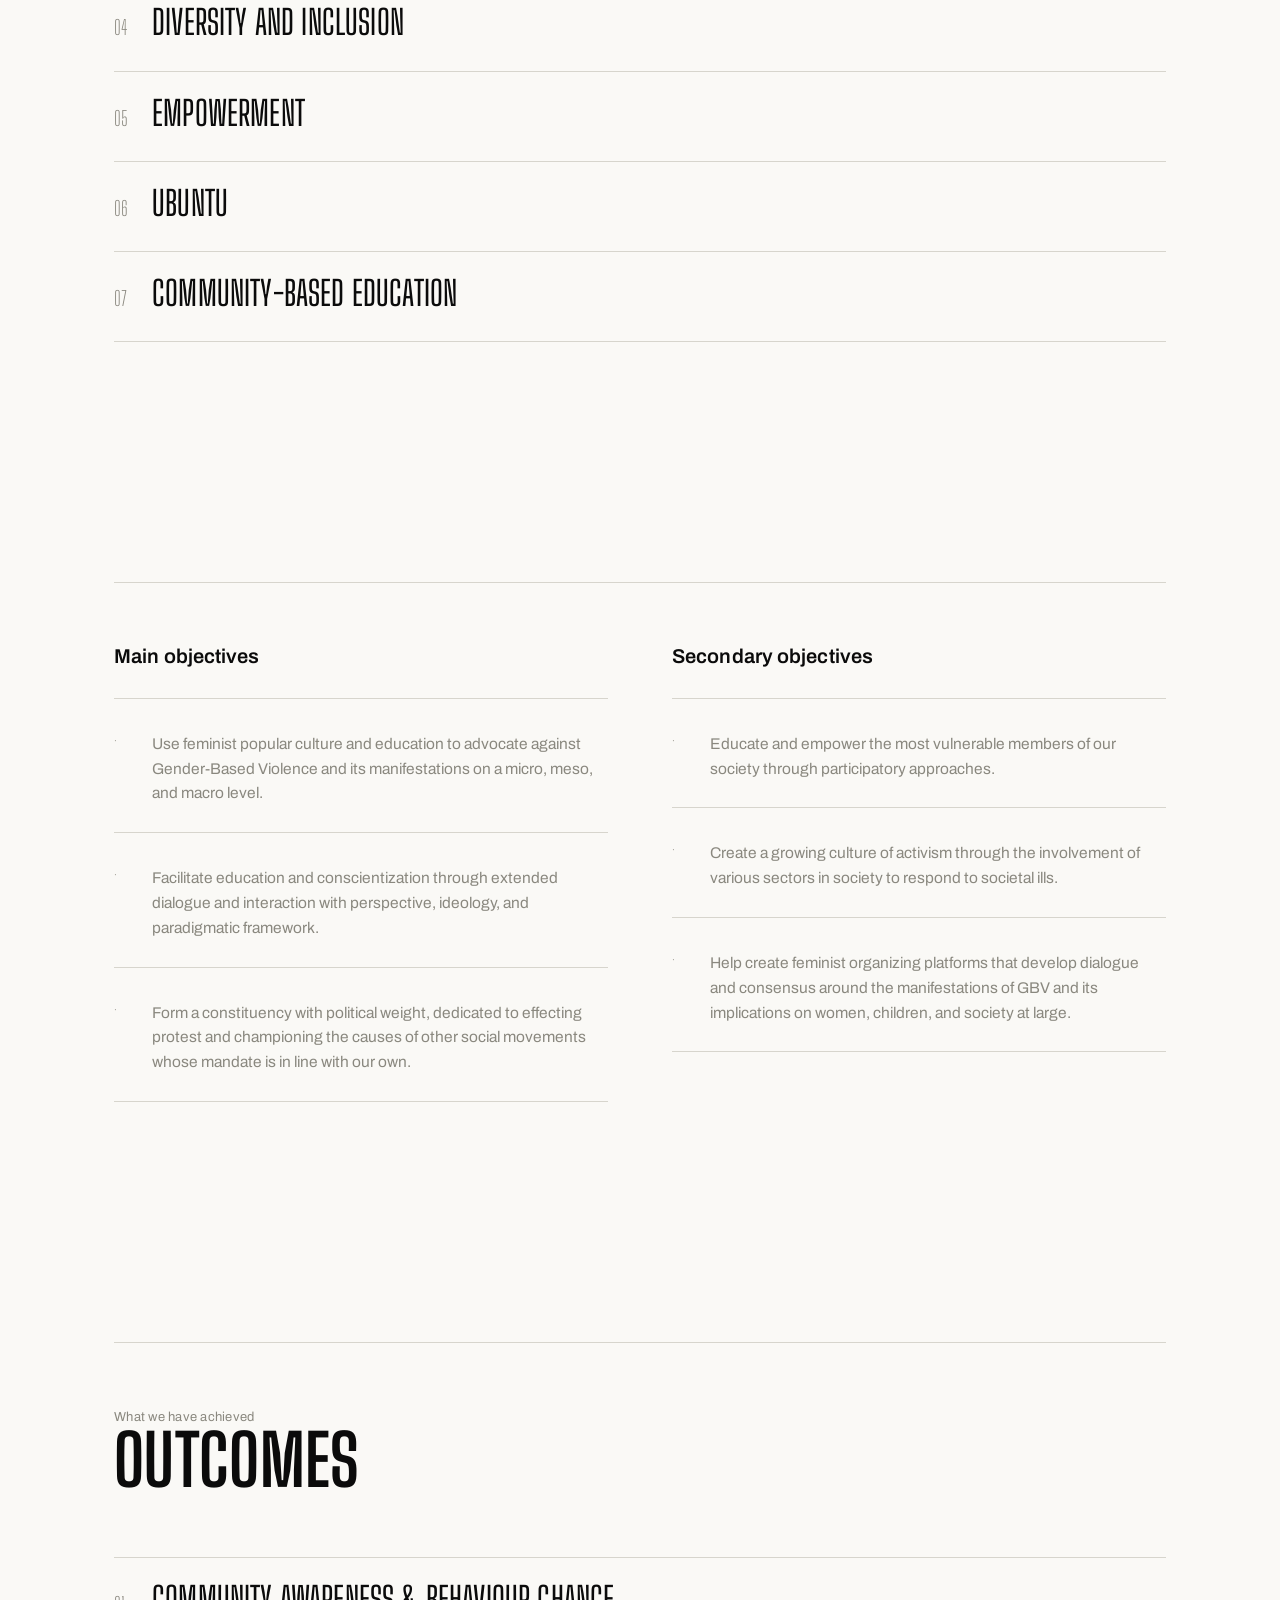
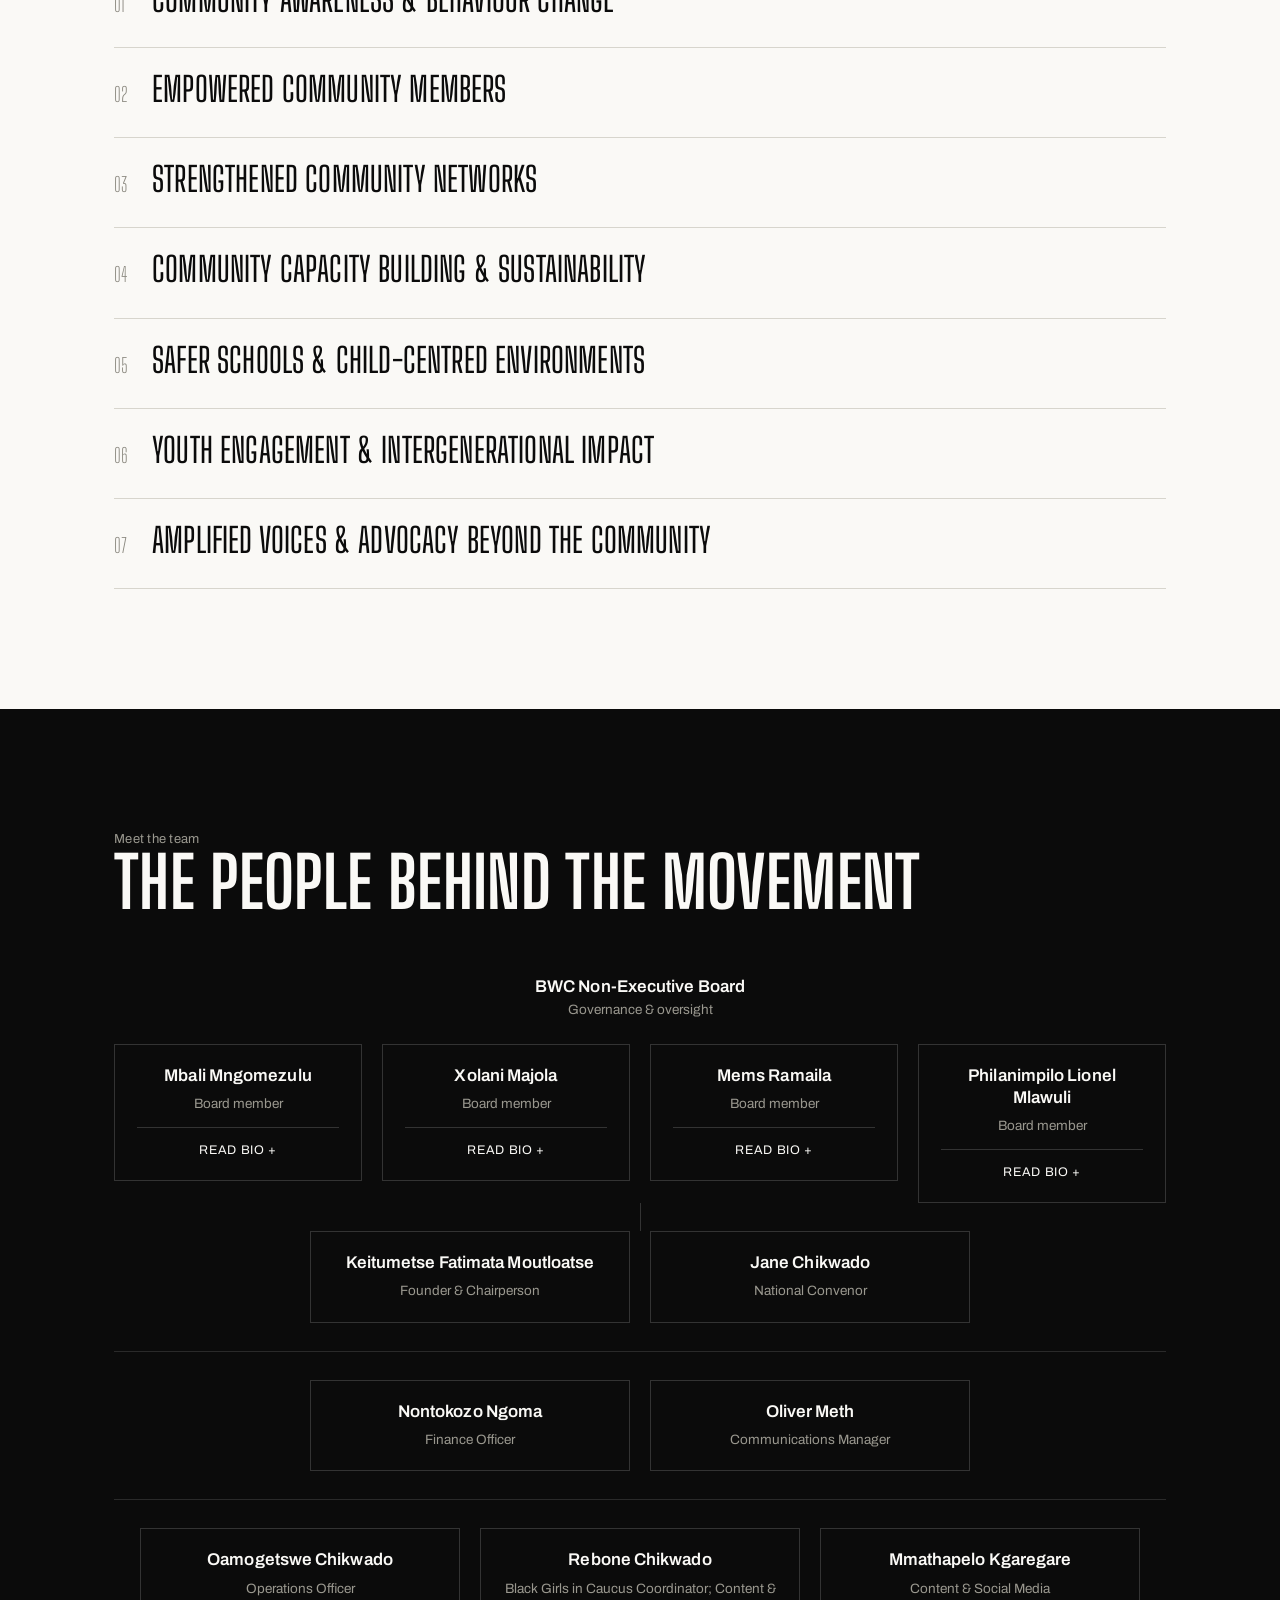
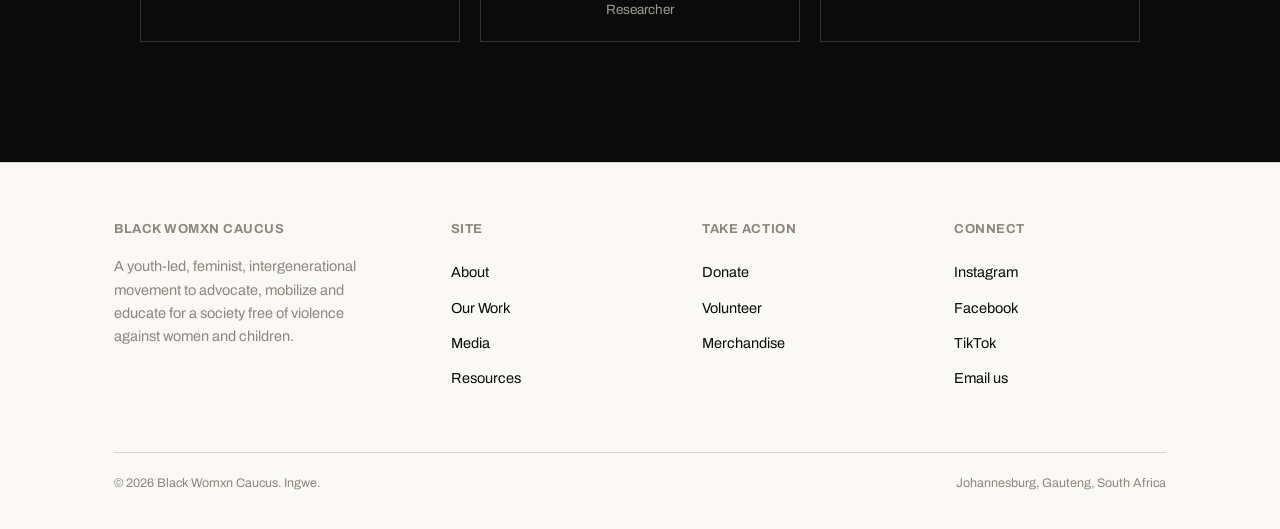
==== commit e820b2a4: "Add files via upload" ====
--- a/about.html
+++ b/about.html
@@ -257,7 +257,7 @@
             <p class="grey">Finance Officer</p>
           </div>
           <div class="org-card">
-            <h3>Oliver Met</h3>
+            <h3>Oliver Meth</h3>
             <p class="grey">Communications Manager</p>
           </div>
         </div>
--- a/assets/style.css
+++ b/assets/style.css
@@ -275,11 +275,8 @@
   font-family:'Archivo', sans-serif; text-transform:none; font-weight:600;
   font-size:19px; line-height:1.3; margin-top:64px; margin-bottom:20px;
 }
-.gallery{
-  display:grid; grid-template-columns:repeat(2, 1fr); gap:20px;
-}
-.gallery figure{margin:0;}
-.gallery figure.g-wide{grid-column:1 / -1;}
+.gallery{column-count:3; column-gap:20px;}
+.gallery figure{margin:0 0 20px; break-inside:avoid;}
 .gallery img{
   width:100%; height:auto; display:block; background:#1a1a1a;
   filter:grayscale(1) contrast(1.05);
@@ -289,9 +286,8 @@
 .gallery figcaption{font-size:13.5px; color:#9a988f; margin-top:8px;}
 .photo-strip img{width:100%; aspect-ratio:4/3; object-fit:cover; display:block; filter:grayscale(1) contrast(1.05);}
 
-@media (max-width:700px){
-  .gallery{grid-template-columns:1fr;}
-}
+@media (max-width:900px){ .gallery{column-count:2;} }
+@media (max-width:560px){ .gallery{column-count:1;} }
 
 /* ---------- Programs (text + photo rows) ---------- */
 .programs{border-top:1px solid var(--line);}
@@ -358,14 +354,21 @@
 .org-board-label p{font-size:13.5px; margin:4px auto 0;}
 
 /* ---------- Home hero picture ---------- */
-.hero-photo{margin:56px 0 0;}
+.hero-split{
+  display:grid; grid-template-columns:1fr minmax(240px, 400px); gap:var(--pad);
+  align-items:end; margin-top:48px;
+}
+.hero-photo{margin:0;}
 .hero-photo img{
-  width:100%; aspect-ratio:3/2; object-fit:cover; object-position:center 60%; max-height:78vh;
-  display:block; filter:grayscale(1) contrast(1.08); transition:filter .5s ease;
+  width:100%; aspect-ratio:4/5; object-fit:cover; object-position:center 20%;
+  display:block; filter:grayscale(1) contrast(1.05); transition:filter .5s ease;
 }
 .hero-photo:hover img{filter:grayscale(0) contrast(1);}
 .hero-photo figcaption{font-size:13.5px; color:var(--grey); margin-top:8px;}
-@media (max-width:700px){ .hero-photo img{aspect-ratio:4/3;} }
+@media (max-width:800px){
+  .hero-split{grid-template-columns:1fr;}
+  .hero-photo{max-width:420px;}
+}
 
 .pub-links{display:flex; flex-wrap:wrap; gap:12px; margin-top:20px;}
 .row.pub .row-body p{max-width:60ch;}
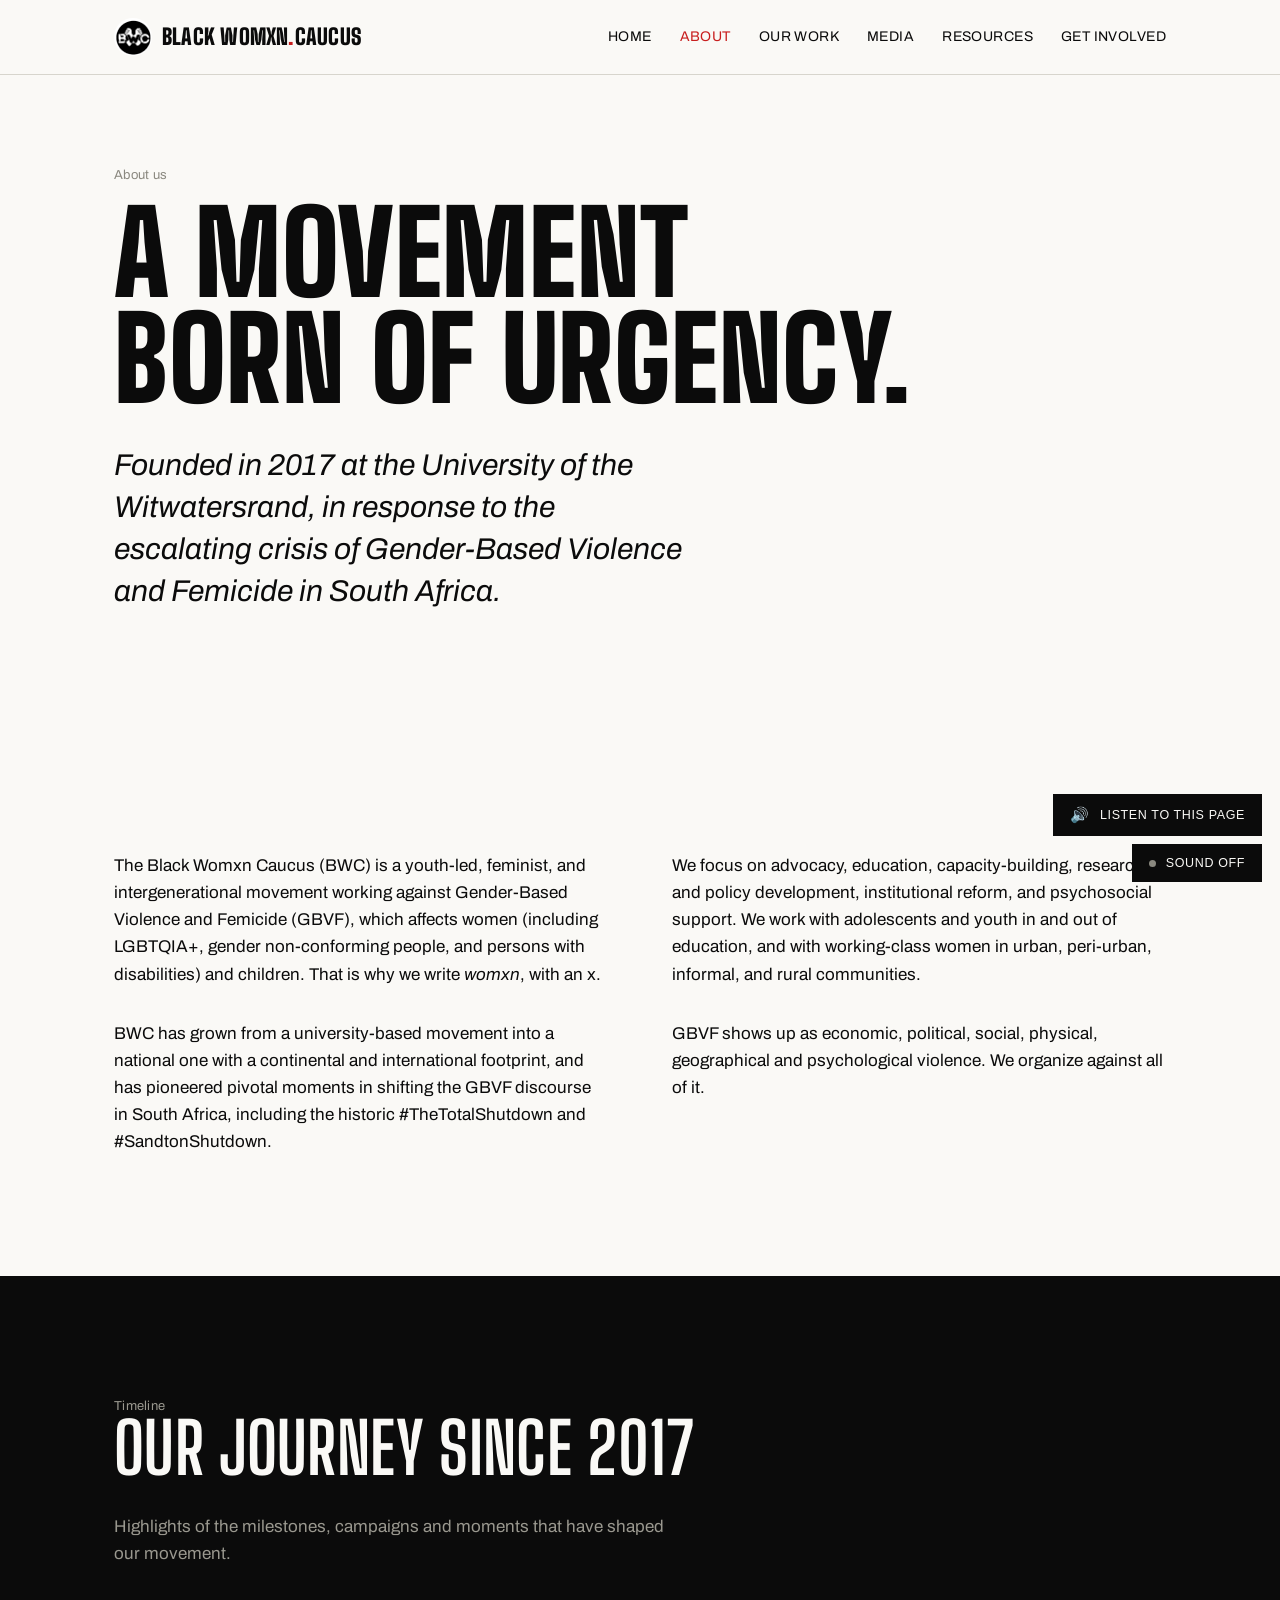
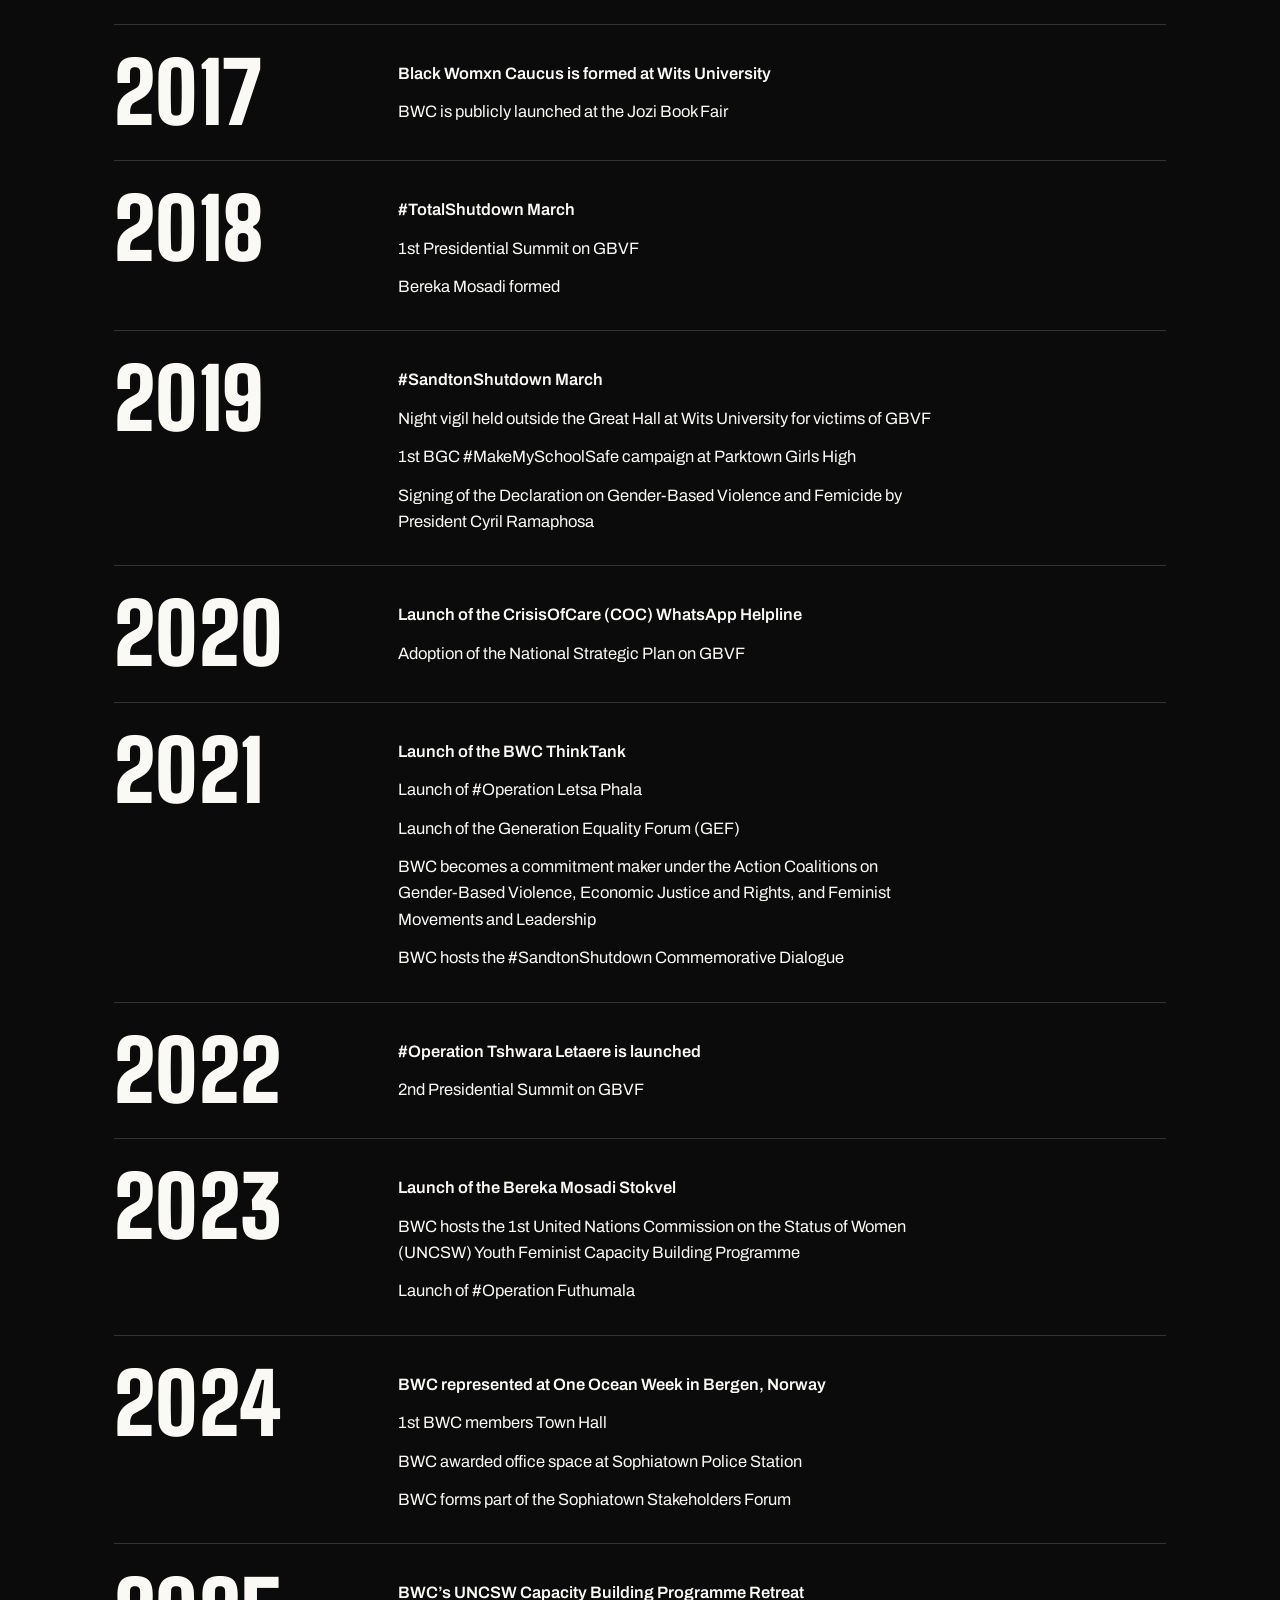
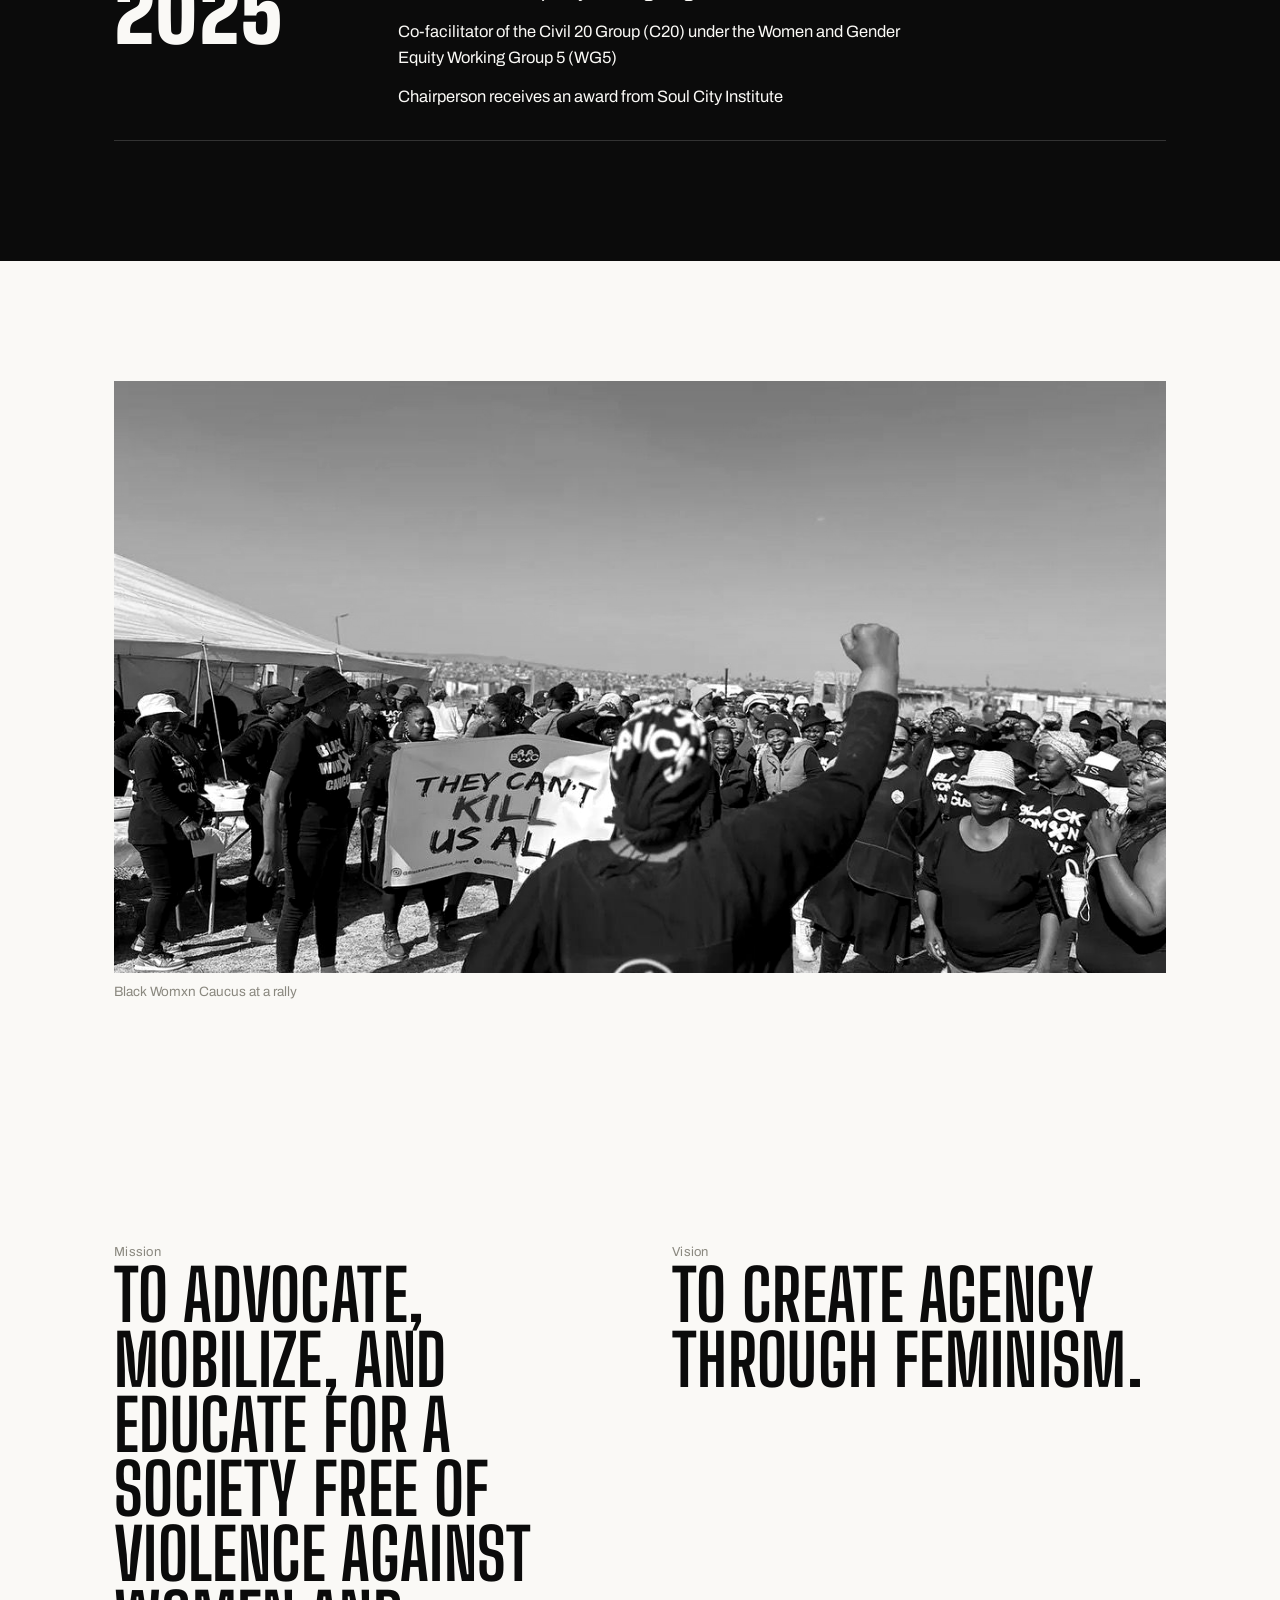
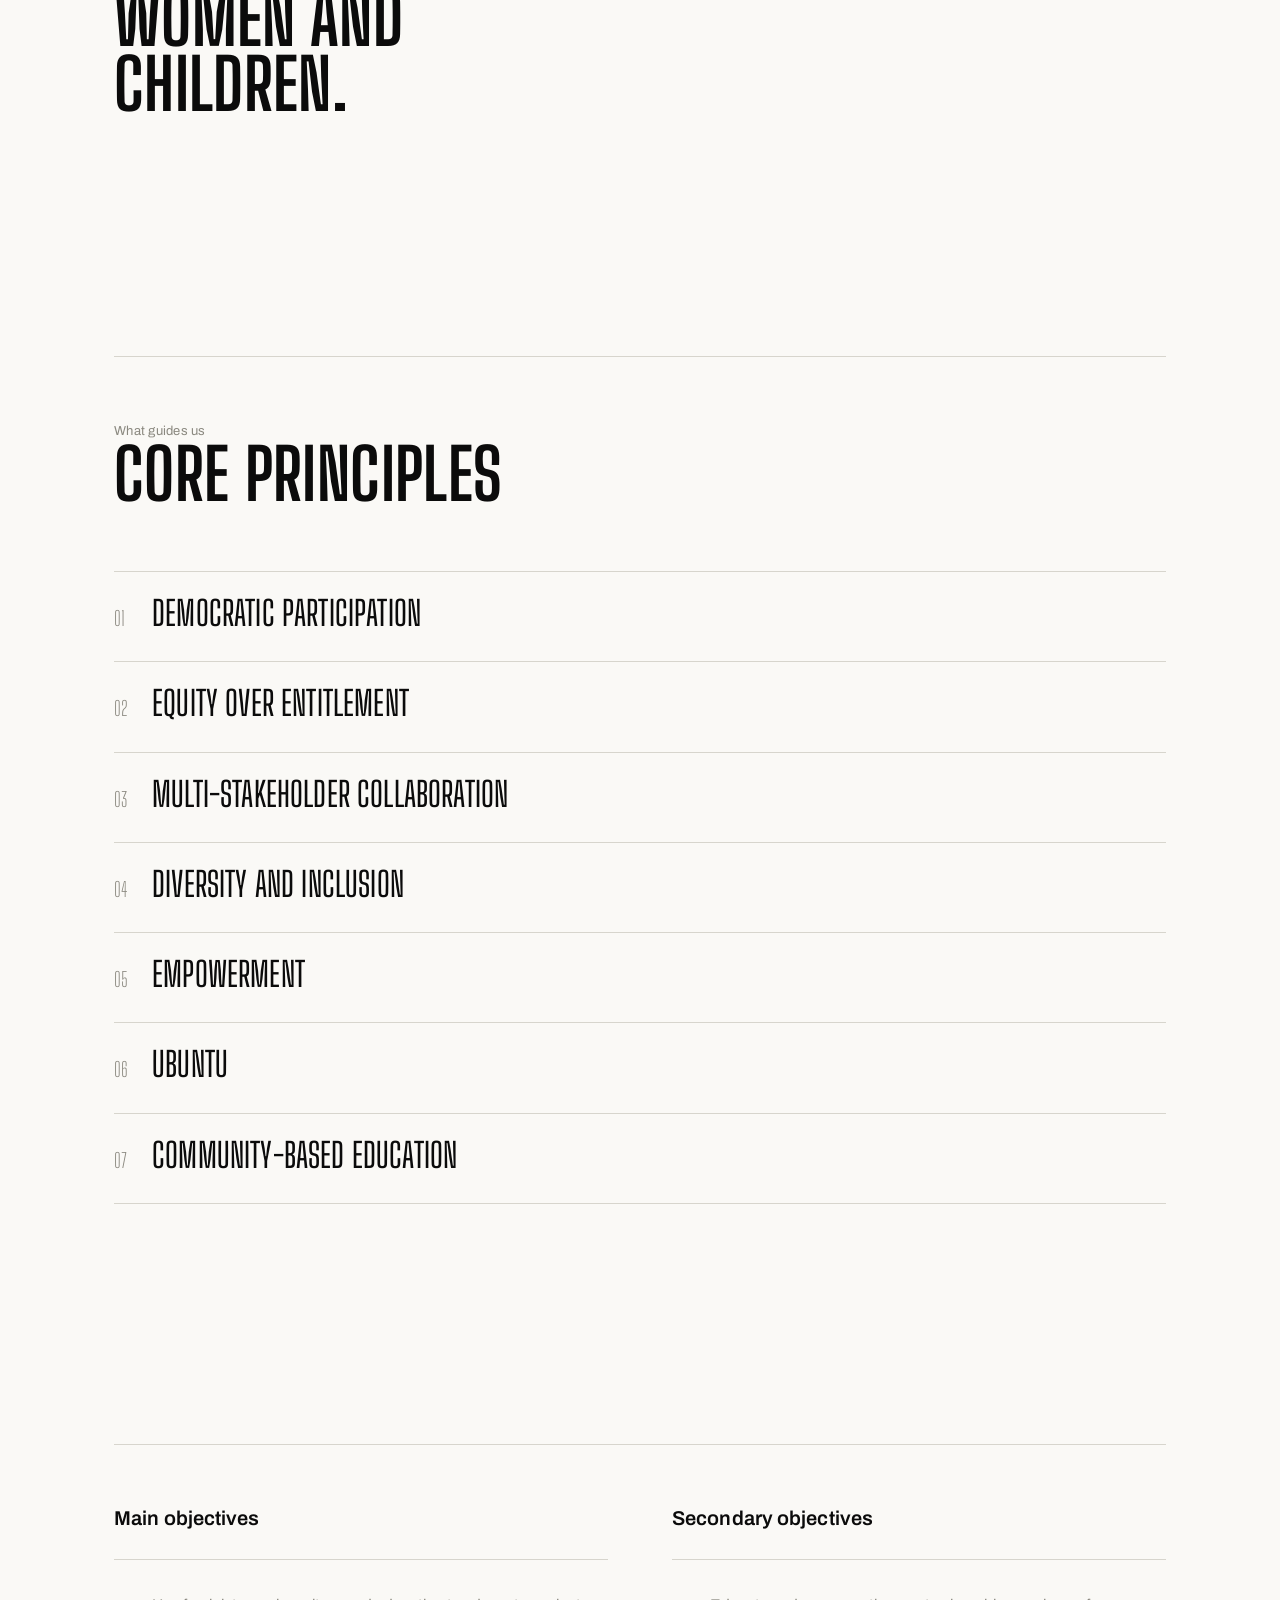
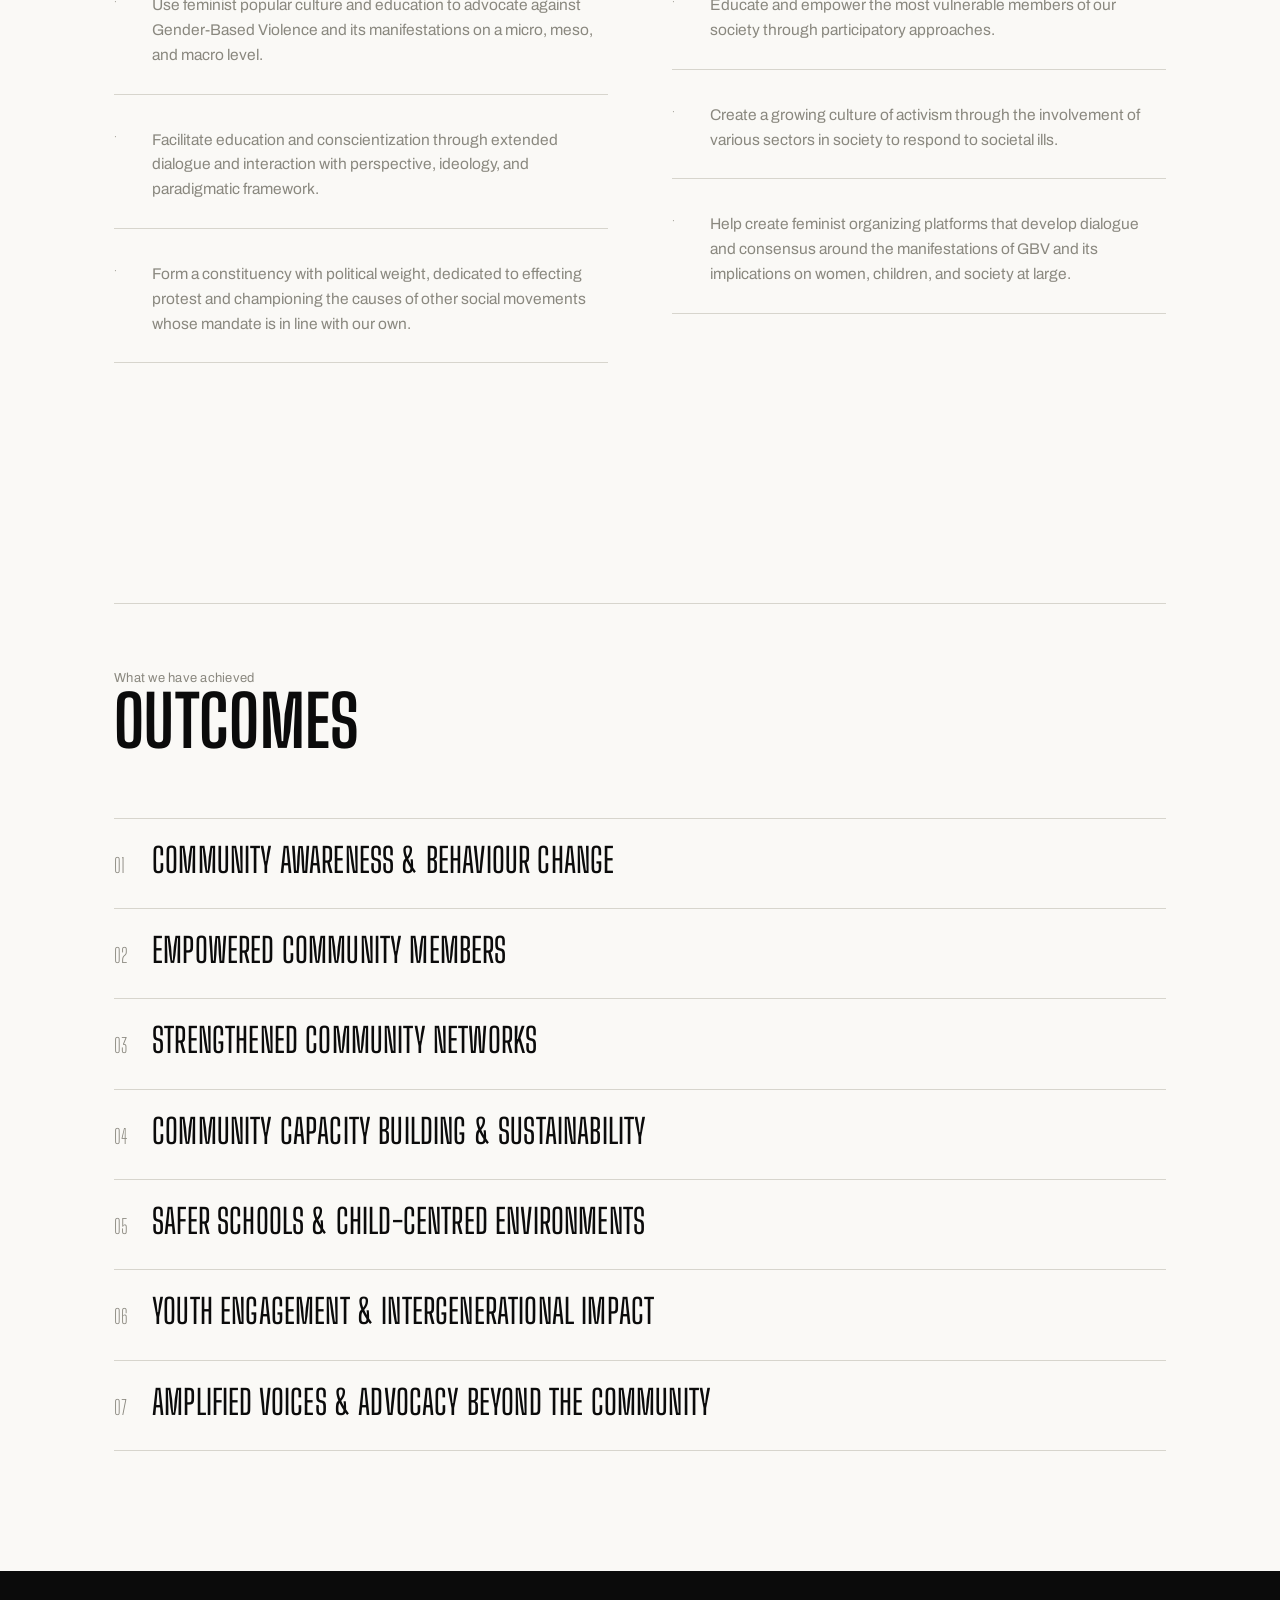
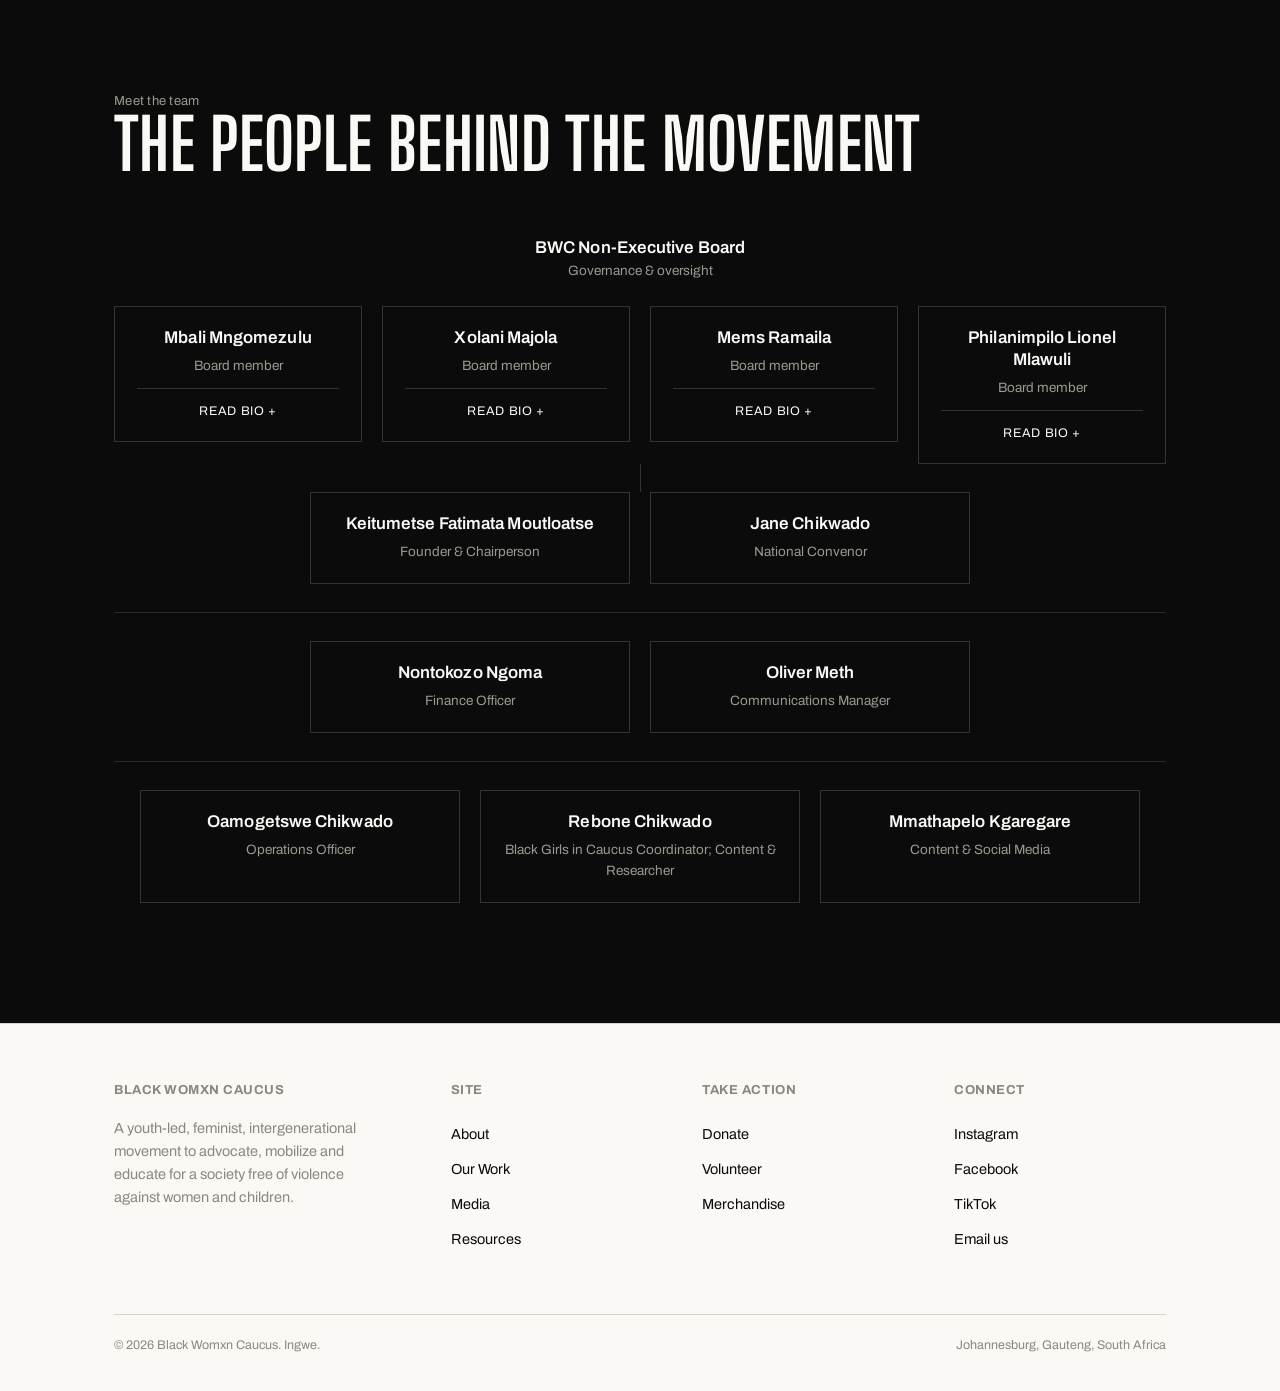
==== commit d2132065: "Add files via upload" ====
--- a/about.html
+++ b/about.html
@@ -137,6 +137,15 @@
   </section>
 
   <section class="reveal">
+    <div class="wrap">
+      <figure class="band">
+        <img src="assets/img/about-rally.jpg" loading="lazy" alt="A woman in a BWC t-shirt raising her fist in front of a crowd of women, with a They Can’t Kill Us All sign under a blue sky">
+        <figcaption>Black Womxn Caucus at a rally</figcaption>
+      </figure>
+    </div>
+  </section>
+
+  <section class="reveal">
     <div class="wrap grid-2">
       <div>
         <p class="eyebrow">Mission</p>
--- a/assets/style.css
+++ b/assets/style.css
@@ -308,6 +308,7 @@
   width:100%; aspect-ratio:4/3; object-fit:cover; display:block;
   filter:grayscale(1) contrast(1.05); transition:filter .4s ease;
 }
+.program figure.multi{display:grid; gap:12px;}
 .program.tall img{aspect-ratio:4/5; object-position:center 30%;}
 .program:hover img{filter:grayscale(0) contrast(1);}
 .program figcaption{font-size:13.5px; color:var(--grey); margin-top:8px;}
@@ -373,6 +374,14 @@
 .pub-links{display:flex; flex-wrap:wrap; gap:12px; margin-top:20px;}
 .row.pub .row-body p{max-width:60ch;}
 
+.band{margin:0;}
+.band img{
+  width:100%; aspect-ratio:16/9; object-fit:cover; object-position:center 30%; display:block;
+  filter:grayscale(1) contrast(1.05); transition:filter .5s ease;
+}
+.band:hover img{filter:grayscale(0) contrast(1);}
+.band figcaption{font-size:13.5px; color:var(--grey); margin-top:8px;}
+
 /* ---------- Footer ---------- */
 footer{border-top:1px solid var(--line); padding-top:56px; padding-bottom:36px;}
 .footer-grid{display:grid; grid-template-columns:1.4fr 1fr 1fr 1fr; gap:40px;}
